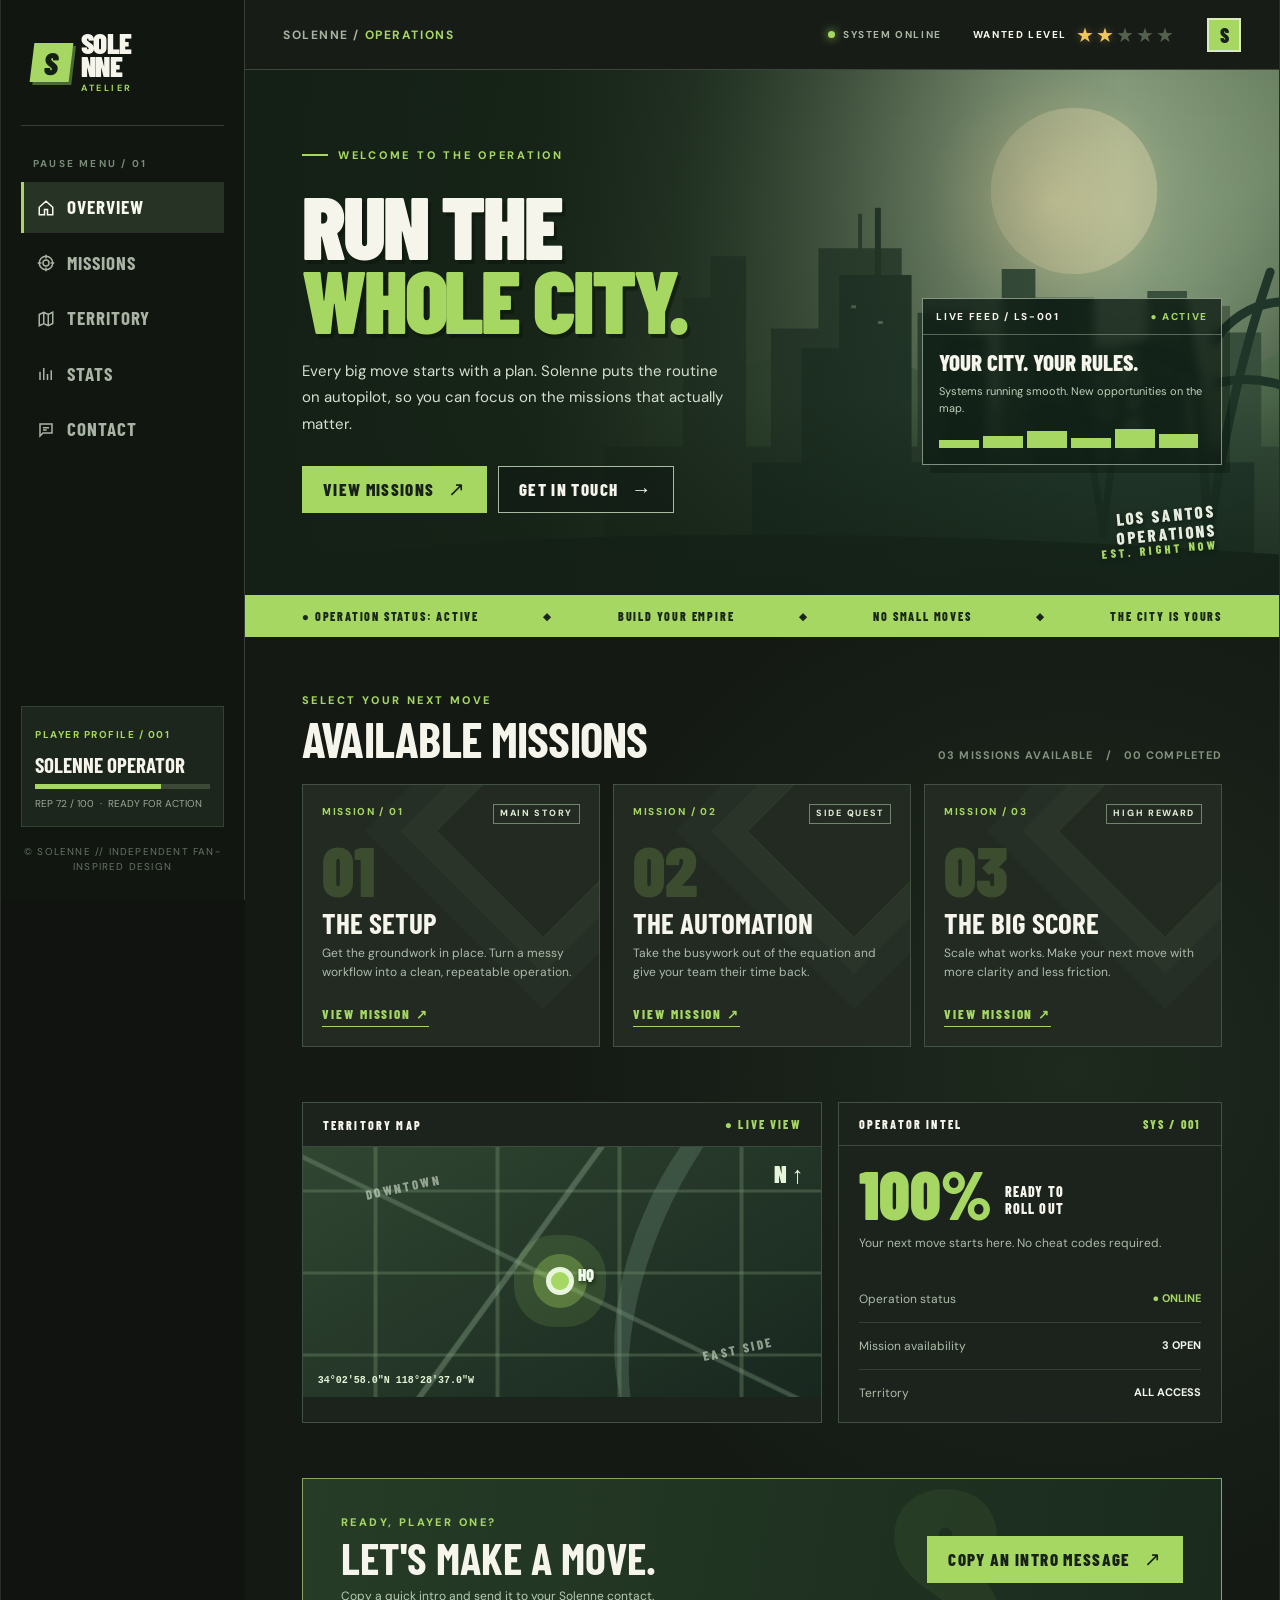
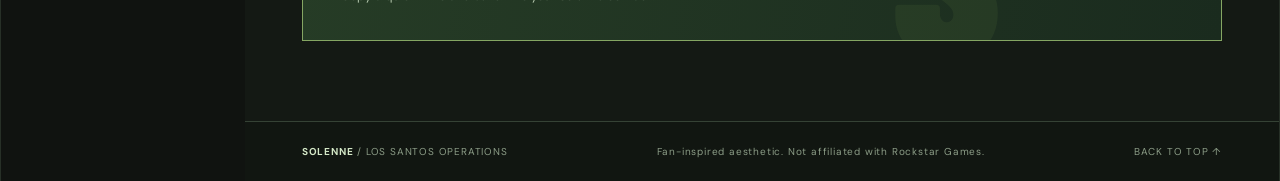
==== clients/autobot/site/index.html @ 7f6cba28 "first commit" ====
<!doctype html>
<html lang="en">
<head>
<meta charset="utf-8">
<meta name="viewport" content="width=device-width, initial-scale=1">
<meta name="theme-color" content="#101310">
<title>Solenne — Los Santos Operations</title>
<style>
@import url('https://fonts.googleapis.com/css2?family=Barlow+Condensed:wght@400;500;600;700;800;900&family=DM+Sans:wght@400;500;600;700&display=swap');
:root{--black:#101310;--dark:#171b17;--panel:#202620;--line:#3a453a;--green:#a5d762;--green2:#7eaa47;--white:#f6f5ec;--muted:#abb4a5;--yellow:#f1c65d}*{box-sizing:border-box}html{scroll-behavior:smooth}body{margin:0;color:var(--white);background:#101310;font:15px/1.5 'DM Sans',Arial,sans-serif}button,a{font:inherit}button{cursor:pointer}a{color:inherit;text-decoration:none}button:focus-visible,a:focus-visible{outline:2px solid var(--yellow);outline-offset:4px}::selection{background:var(--green);color:var(--black)}
.shell{max-width:1600px;margin:auto;min-height:100vh;display:grid;grid-template-columns:244px minmax(0,1fr);border-left:1px solid #273027;border-right:1px solid #273027}.sidebar{background:#111611;border-right:1px solid #364136;display:flex;flex-direction:column;padding:31px 20px 26px;position:sticky;top:0;height:100vh;z-index:10}.brand{display:flex;align-items:center;gap:10px;padding:0 11px 32px;border-bottom:1px solid #344034}.brand-icon{width:39px;height:39px;background:var(--green);color:#152014;display:grid;place-items:center;font-family:'Barlow Condensed',Impact,sans-serif;font-size:31px;font-weight:900;line-height:1;transform:skew(-7deg);box-shadow:3px 3px 0 #4a6833}.brand-name{font-family:'Barlow Condensed',Impact,sans-serif;font-size:29px;font-weight:900;line-height:.8;letter-spacing:-.025em}.brand-name small{display:block;font:700 9px/1 'DM Sans',sans-serif;letter-spacing:.28em;color:var(--green);margin-top:7px}.side-label{font-size:10px;font-weight:700;letter-spacing:.22em;color:#788b77;margin:30px 12px 11px}.menu{display:grid;gap:5px}.menu a{display:flex;align-items:center;gap:12px;padding:11px 13px;font-family:'Barlow Condensed',Impact,sans-serif;font-size:19px;font-weight:700;letter-spacing:.055em;text-transform:uppercase;color:#aab4a5;border-left:3px solid transparent;transition:.2s}.menu a:hover,.menu a.active{background:#273324;color:#f7f8ef;border-color:var(--green)}.menu svg{width:18px;height:18px;fill:none;stroke:currentColor;stroke-width:2;flex:none}.sidebar-bottom{margin-top:auto}.player-card{padding:15px 13px;background:#1d261c;border:1px solid #344331}.player-card .id{font-size:10px;letter-spacing:.15em;color:var(--green);font-weight:700}.player-card strong{font-family:'Barlow Condensed',Impact,sans-serif;font-size:21px;display:block;margin:4px 0}.level-track{height:5px;background:#3c4937}.level-track span{display:block;height:100%;width:72%;background:var(--green)}.player-card small{display:block;color:#9ca995;margin-top:7px;font-size:10px}.side-foot{font-size:10px;letter-spacing:.12em;color:#657463;margin-top:17px;text-align:center}
.content{min-width:0}.topbar{height:70px;display:flex;justify-content:space-between;align-items:center;padding:0 38px;background:#171c17;border-bottom:1px solid #3b473b;gap:15px}.breadcrumb{font:700 12px 'DM Sans',sans-serif;color:#a6b3a0;letter-spacing:.13em;text-transform:uppercase}.breadcrumb b{color:var(--green)}.top-right{display:flex;align-items:center;gap:23px}.server{font-size:10px;font-weight:700;letter-spacing:.16em;color:#abb6a4;white-space:nowrap}.server:before{content:'';display:inline-block;width:7px;height:7px;border-radius:50%;background:var(--green);box-shadow:0 0 10px var(--green);margin-right:8px}.wanted{display:flex;align-items:center;gap:9px;border:0;background:transparent;padding:8px;color:var(--white)}.wanted-label{font-size:10px;font-weight:800;letter-spacing:.16em;white-space:nowrap}.stars{font-size:20px;letter-spacing:2px;line-height:1;color:#54604e;white-space:nowrap}.stars .on{color:var(--yellow);text-shadow:0 0 8px #f1c65d55}.profile{width:34px;height:34px;display:grid;place-items:center;background:var(--green);color:#182018;font:900 20px 'Barlow Condensed',sans-serif;border:2px solid #dce9c5}
.hero{position:relative;min-height:525px;overflow:hidden;display:grid;grid-template-columns:minmax(350px,1fr) minmax(250px,.83fr);align-items:center;padding:60px 5.5% 65px;isolation:isolate;background:linear-gradient(90deg,#142015 0%,#172a1c 42%,#324a33 100%)}.hero:before{content:'';position:absolute;inset:0;z-index:-2;background:radial-gradient(circle at 78% 25%,#c3c596 0,#819879 14%,transparent 42%),linear-gradient(150deg,#1c3527,#516b4d 62%,#111a15)}.scene{position:absolute;inset:0;z-index:-1;pointer-events:none;opacity:.96}.scene svg{width:100%;height:100%;display:block}.hero:after{content:'';position:absolute;inset:0;pointer-events:none;z-index:-1;background:linear-gradient(90deg,#142015 0%,#142015ee 28%,#14201577 58%,transparent 85%),linear-gradient(0deg,#142015a8,transparent 38%)}.hero-copy{position:relative;z-index:2;max-width:590px}.eyebrow{display:flex;align-items:center;gap:10px;font-size:11px;font-weight:800;letter-spacing:.25em;text-transform:uppercase;color:var(--green)}.eyebrow:before{content:'';width:26px;height:2px;background:var(--green)}h1,h2,h3,p{margin-top:0}h1,h2,h3{font-family:'Barlow Condensed',Impact,'Arial Narrow',sans-serif;text-transform:uppercase}h1{font-size:clamp(66px,7vw,112px);font-weight:900;line-height:.83;letter-spacing:-.035em;margin:23px 0 23px;text-shadow:3px 4px 0 #0b140c88}h1 span{display:block;color:var(--green)}.hero-copy p{max-width:430px;font-size:15px;line-height:1.75;color:#d5e0d0;margin-bottom:29px}.hero-actions{display:flex;gap:11px;flex-wrap:wrap}.btn{display:inline-flex;align-items:center;justify-content:center;gap:13px;min-height:47px;padding:0 20px;border:1px solid var(--green);background:var(--green);color:#172117;font-family:'Barlow Condensed',Impact,sans-serif;font-size:17px;font-weight:800;letter-spacing:.08em;text-transform:uppercase;transition:transform .2s,background .2s}.btn:hover{background:#c0eb82;transform:translateY(-2px)}.btn.secondary{background:#111b15a8;color:var(--white);border-color:#a9baa3}.btn.secondary:hover{background:#293e2b}.btn .arrow{font-family:Arial,sans-serif;font-weight:400;font-size:20px;line-height:1}.hero-stamp{position:absolute;right:6%;bottom:38px;text-align:right;color:#e6eddf;font-family:'Barlow Condensed',sans-serif;font-weight:800;font-size:17px;letter-spacing:.14em;line-height:1.1;transform:rotate(-5deg);text-shadow:1px 2px 4px #101a13}.hero-stamp span{display:block;color:var(--green);font-size:12px;letter-spacing:.28em}.hero-side{position:relative;z-index:1;justify-self:end;align-self:end;margin-bottom:65px;max-width:300px;width:100%;border:1px solid #d6e2cf90;background:#0f1c14c9;backdrop-filter:blur(5px);box-shadow:8px 8px 0 #0a130b55}.hero-side .head{display:flex;justify-content:space-between;padding:10px 13px;border-bottom:1px solid #9bac9580;font-size:10px;letter-spacing:.17em;font-weight:800}.hero-side .head span{color:var(--green)}.hero-side .inner{padding:16px}.hero-side strong{font:800 23px/1 'Barlow Condensed',sans-serif;text-transform:uppercase}.hero-side p{font-size:11px;color:#c0d0bb;margin:6px 0 13px}.signal{display:flex;align-items:end;gap:4px;height:19px}.signal i{display:block;width:15%;height:40%;background:var(--green)}.signal i:nth-child(2){height:65%}.signal i:nth-child(3){height:90%}.signal i:nth-child(4){height:55%}.signal i:nth-child(5){height:100%}.signal i:nth-child(6){height:72%}
.ticker{min-height:42px;display:flex;align-items:center;justify-content:space-between;gap:18px;padding:8px 5.5%;background:#a5d762;color:#1a2718;font:800 12px 'Barlow Condensed',sans-serif;letter-spacing:.15em;text-transform:uppercase}.ticker span{white-space:nowrap}.ticker .diamond{font-size:10px}.main-inner{padding:55px 5.5% 80px;background:radial-gradient(circle at 80% 40%,#1e2a1e 0,transparent 50%),#141914}.section-title{display:flex;align-items:end;justify-content:space-between;gap:20px;margin-bottom:22px}.kicker{font-size:11px;color:var(--green);font-weight:800;letter-spacing:.22em;text-transform:uppercase;margin-bottom:7px}.section-title h2{font-size:clamp(34px,4vw,49px);line-height:.95;letter-spacing:-.015em;margin:0}.section-title .count{font:700 11px 'DM Sans',sans-serif;color:#83927f;letter-spacing:.1em}.mission-grid{display:grid;grid-template-columns:repeat(3,minmax(0,1fr));gap:13px}.mission{background:#222a22;border:1px solid #435143;min-height:263px;padding:19px;display:flex;flex-direction:column;position:relative;overflow:hidden;transition:.2s}.mission:hover{border-color:var(--green);transform:translateY(-3px);background:#293629}.mission:before{content:'';position:absolute;right:-20px;top:-30px;width:150px;height:150px;border:1px solid #8ba27522;transform:rotate(45deg);box-shadow:0 0 0 25px #8ba2750b,0 0 0 50px #8ba27509}.mission .topline{display:flex;justify-content:space-between;gap:10px;font-size:10px;font-weight:800;letter-spacing:.17em;color:var(--green)}.mission .topline .tag{color:#dfebd3;border:1px solid #71846c;padding:2px 6px;font-size:9px}.mission-icon{font:900 70px/.9 'Barlow Condensed',sans-serif;color:#a5d76233;margin:14px 0 0}.mission h3{font-size:29px;line-height:1;margin:7px 0 7px;position:relative}.mission p{font-size:12px;line-height:1.6;color:#aebcad;margin:0 0 18px;max-width:260px}.mission button{margin-top:auto;align-self:start;background:none;border:0;border-bottom:1px solid var(--green);padding:0 0 4px;color:var(--green);font:800 13px 'Barlow Condensed',sans-serif;letter-spacing:.15em;text-transform:uppercase}.mission button:hover{color:#e7ffc8}
.operations{display:grid;grid-template-columns:1.15fr .85fr;gap:16px;margin-top:55px}.panel{border:1px solid #435143;background:#1c231c}.panel-header{display:flex;align-items:center;justify-content:space-between;gap:15px;padding:14px 20px;border-bottom:1px solid #3d4b3c;font:800 12px 'Barlow Condensed',sans-serif;letter-spacing:.18em;text-transform:uppercase}.panel-header span{color:var(--green)}.map{height:250px;position:relative;overflow:hidden;background-color:#273629;background-image:linear-gradient(26deg,transparent 47%,#8ba78d55 47.4%,#8ba78d55 48%,transparent 48.4%),linear-gradient(126deg,transparent 42%,#8ba78d66 42.3%,#8ba78d66 43%,transparent 43.3%),repeating-linear-gradient(0deg,transparent 0 40px,#7c997555 41px 43px,transparent 44px 82px),repeating-linear-gradient(90deg,transparent 0 70px,#7c997555 71px 74px,transparent 75px 122px),linear-gradient(150deg,#304631,#18271f)}.map:before{content:'';position:absolute;right:-8%;top:-40%;width:40%;height:170%;border-left:21px solid #69877655;transform:rotate(23deg);border-radius:50%}.map-label{position:absolute;color:#c8d8c2a8;font:800 13px 'Barlow Condensed',sans-serif;letter-spacing:.2em;transform:rotate(-12deg)}.map-label.one{top:32px;left:12%}.map-label.two{bottom:40px;right:9%}.map-pin{position:absolute;top:48%;left:47%;width:28px;height:28px;border:5px solid #e8f5dd;border-radius:50%;background:var(--green);box-shadow:0 0 0 13px #a5d76255,0 0 0 32px #a5d76222}.map-pin:after{content:'HQ';position:absolute;left:27px;top:-8px;font:900 17px 'Barlow Condensed',sans-serif;color:#efffeb;text-shadow:1px 2px 4px #162417}.map .coord{position:absolute;left:15px;bottom:11px;font:700 10px monospace;color:#e6f5d8}.map .compass{position:absolute;right:17px;top:12px;font:900 24px 'Barlow Condensed',sans-serif;color:#e6f5d8}.status-list{padding:6px 20px}.status-row{display:flex;justify-content:space-between;gap:15px;padding:14px 0;border-bottom:1px solid #344233;font-size:12px;color:#aebba9}.status-row:last-child{border:0}.status-row b{font-size:11px;color:#f3f6ec;text-align:right}.status-row b.ok{color:var(--green)}.status-large{padding:21px 20px 13px;display:flex;align-items:end;gap:13px}.status-large strong{font:900 67px/.8 'Barlow Condensed',sans-serif;color:var(--green)}.status-large span{font:800 14px/1.2 'Barlow Condensed',sans-serif;letter-spacing:.08em;padding-bottom:3px}.status-note{padding:0 20px 18px;color:#aebba9;font-size:12px;margin:0}.cta{margin-top:55px;border:1px solid #85a663;background:linear-gradient(100deg,#263c26,#1a2b1e);padding:35px 38px;display:flex;justify-content:space-between;align-items:center;gap:20px;position:relative;overflow:hidden}.cta:after{content:'S';font:900 240px/.7 'Barlow Condensed',sans-serif;color:#a5d76212;position:absolute;right:24%;top:0;pointer-events:none}.cta h2{font-size:44px;line-height:.95;margin:0 0 8px}.cta p{color:#b8cbb1;font-size:12px;margin:0}.cta .btn{position:relative;z-index:1;white-space:nowrap}.footer{display:flex;justify-content:space-between;gap:15px;padding:22px 5.5%;border-top:1px solid #354235;background:#111611;font-size:10px;letter-spacing:.08em;color:#8c9d87}.footer strong{color:#d4e8c7}.footer a:hover{color:var(--green)}
.overlay{position:fixed;inset:0;background:#060a06d9;display:none;align-items:center;justify-content:center;z-index:100;padding:20px;backdrop-filter:blur(5px)}.overlay.open{display:flex}.modal{width:min(100%,490px);background:#1e281e;border:1px solid var(--green);box-shadow:12px 12px 0 #0009;padding:35px;position:relative}.modal-close{position:absolute;right:15px;top:10px;background:none;color:#d7e9ce;border:0;font-size:27px;line-height:1}.modal .kicker{margin-bottom:15px}.modal h2{font-size:58px;line-height:.9;margin:0 0 15px}.modal p{color:#bfcfba;font-size:14px;line-height:1.7}.modal .btn{margin-top:12px}.toast{position:fixed;bottom:22px;right:22px;z-index:110;background:var(--green);color:#1a2618;padding:12px 18px;font-weight:800;font-size:12px;box-shadow:5px 5px 0 #0007;transform:translateY(100px);opacity:0;transition:.25s;pointer-events:none}.toast.show{transform:translateY(0);opacity:1}
@media(max-width:1100px){.shell{grid-template-columns:195px minmax(0,1fr)}.sidebar{padding:25px 12px}.brand{padding:0 7px 26px}.hero{grid-template-columns:1fr;min-height:480px}.hero-side{display:none}.hero:after{background:linear-gradient(90deg,#142015 0%,#142015d9 36%,#14201530 100%),linear-gradient(0deg,#142015aa,transparent 40%)}.mission-grid{gap:9px}.mission{padding:15px}.mission h3{font-size:25px}}
@media(max-width:760px){.shell{display:block}.sidebar{position:relative;height:auto;padding:12px 16px;display:flex;flex-direction:row;align-items:center;justify-content:space-between;border-right:0;border-bottom:1px solid #364136}.brand{border:0;padding:0}.brand-icon{width:32px;height:32px;font-size:26px}.brand-name{font-size:23px}.brand-name small{font-size:7px}.side-label,.sidebar-bottom{display:none}.menu{display:flex;gap:0}.menu a{padding:9px 10px;font-size:13px;border-left:0;border-bottom:2px solid transparent}.menu a:hover,.menu a.active{border-bottom-color:var(--green)}.menu svg{display:none}.topbar{padding:0 18px;height:54px}.server{display:none}.top-right{gap:10px}.hero{padding:58px 6% 75px;min-height:455px}.hero-stamp{right:6%;bottom:17px;font-size:13px}.mission-grid{grid-template-columns:1fr}.mission{min-height:210px;padding:18px}.mission-icon{position:absolute;right:25px;top:31px;font-size:100px}.mission h3{font-size:30px;margin-top:20px}.operations{grid-template-columns:1fr}.cta{padding:26px;display:block}.cta .btn{margin-top:20px}.ticker{overflow:hidden}.ticker span:nth-of-type(n+5){display:none}}
@media(max-width:480px){.sidebar{align-items:flex-start;gap:9px;flex-direction:column}.menu{width:100%;justify-content:space-between}.menu a{font-size:12px;padding:6px 5px}.breadcrumb{font-size:10px}.wanted-label{display:none}.stars{font-size:17px}.profile{width:28px;height:28px;font-size:16px}.hero{min-height:470px}.hero h1{font-size:clamp(64px,17vw,85px)}.hero-copy p{font-size:13px}.hero-stamp{display:none}.ticker{font-size:10px}.ticker span:nth-of-type(n+4){display:none}.main-inner{padding:42px 5% 60px}.section-title .count{display:none}.footer{flex-direction:column}.modal{padding:26px}.modal h2{font-size:48px}}
@media(prefers-reduced-motion:reduce){html{scroll-behavior:auto}*,*:before,*:after{transition-duration:.01ms!important;animation-duration:.01ms!important}}
</style>
</head>
<body>
<div class="shell" id="top">
<aside class="sidebar" aria-label="Main menu">
  <a class="brand" href="#top" aria-label="Solenne home"><span class="brand-icon">S</span><span class="brand-name">SOLE<br>NNE<small>ATELIER</small></span></a>
  <div class="side-label">PAUSE MENU / 01</div>
  <nav class="menu" aria-label="Site navigation">
    <a class="active" href="#top"><svg viewBox="0 0 24 24"><path d="m3 11 9-8 9 8v10h-7v-7h-4v7H3z"/></svg>Overview</a>
    <a href="#missions"><svg viewBox="0 0 24 24"><circle cx="12" cy="12" r="9"/><circle cx="12" cy="12" r="4"/><path d="M12 1v5m0 12v5M1 12h5m12 0h5"/></svg>Missions</a>
    <a href="#territory"><svg viewBox="0 0 24 24"><path d="m3 6 6-3 6 3 6-3v15l-6 3-6-3-6 3zM9 3v15m6-12v15"/></svg>Territory</a>
    <a href="#intel"><svg viewBox="0 0 24 24"><path d="M4 20V9m5 11V4m5 16v-8m5 8V7"/></svg>Stats</a>
    <a href="#contact"><svg viewBox="0 0 24 24"><path d="M4 4h16v12H8l-4 4zM8 9h8m-8 3h5"/></svg>Contact</a>
  </nav>
  <div class="sidebar-bottom"><div class="player-card"><span class="id">PLAYER PROFILE / 001</span><strong>SOLENNE OPERATOR</strong><div class="level-track"><span></span></div><small>REP 72 / 100 &nbsp;·&nbsp; READY FOR ACTION</small></div><div class="side-foot">© SOLENNE // INDEPENDENT FAN-INSPIRED DESIGN</div></div>
</aside>
<div class="content">
  <header class="topbar"><div class="breadcrumb">SOLENNE <span aria-hidden="true">/</span> <b>OPERATIONS</b></div><div class="top-right"><span class="server">SYSTEM ONLINE</span><button class="wanted" id="wanted" type="button" aria-label="Change wanted level"><span class="wanted-label">WANTED LEVEL</span><span class="stars" id="stars" aria-hidden="true"></span></button><span class="profile" aria-label="Operator profile">S</span></div></header>
  <main>
    <section class="hero" aria-labelledby="hero-title">
      <div class="scene" aria-hidden="true"><svg viewBox="0 0 1100 530" preserveAspectRatio="xMidYMid slice"><defs><linearGradient id="haze" x1="0" y1="0" x2="0" y2="1"><stop stop-color="#d8d1a0" stop-opacity=".58"/><stop offset="1" stop-color="#3f6343" stop-opacity=".1"/></linearGradient></defs><circle cx="865" cy="122" r="84" fill="#e7dbaf" opacity=".4"/><path d="M430 350Q600 235 745 322T1100 267V530H430Z" fill="#496848" opacity=".6"/><path d="M390 380h80V230h28v-42h36v192h25V261h48v-81h40v-35h4v35h40v200h16V245h55v135h30V201h34v179h25V279h63v101h25V223h40v157h36V265h39v115h56V530H390Z" fill="#324a38"/><path d="M540 396h50V281h38v-74h36v-68h6v68h31v189h32V267h44v129h44V230h64v166h47V272h45v124h70V530H540Z" fill="#20382b"/><path d="M640 239h5m22 16h5m89 35h5m22 20h5m42-41h5m47 45h5m27-35h5" stroke="#b4c69b" stroke-width="3" opacity=".6"/><path d="M0 505Q400 441 1100 491v39H0Z" fill="#15271e"/><path d="M1000 480q-4-133-24-236m24 236q21-155 63-276m-73 108q-36-39-75-30m72 39q-31-6-79 11m99-59q30-41 77-39m-74 82q43-11 88 12" fill="none" stroke="#192f24" stroke-width="9" stroke-linecap="round"/><path d="M894 469q-12-98-32-162m33 162q8-104 38-186m-40 77q-42-24-78-11m78 20q33-33 67-30" fill="none" stroke="#192f24" stroke-width="7" stroke-linecap="round"/><rect width="1100" height="530" fill="url(#haze)" opacity=".12"/></svg></div>
      <div class="hero-copy"><div class="eyebrow">WELCOME TO THE OPERATION</div><h1 id="hero-title">RUN THE<br><span>WHOLE CITY.</span></h1><p>Every big move starts with a plan. Solenne puts the routine on autopilot, so you can focus on the missions that actually matter.</p><div class="hero-actions"><a class="btn" href="#missions">VIEW MISSIONS <span class="arrow">↗</span></a><a class="btn secondary" href="#contact">GET IN TOUCH <span class="arrow">→</span></a></div></div>
      <div class="hero-side"><div class="head">LIVE FEED / LS-001 <span>● ACTIVE</span></div><div class="inner"><strong>YOUR CITY. YOUR RULES.</strong><p>Systems running smooth. New opportunities on the map.</p><div class="signal"><i></i><i></i><i></i><i></i><i></i><i></i></div></div></div><div class="hero-stamp">LOS SANTOS<br>OPERATIONS<span>EST. RIGHT NOW</span></div>
    </section>
    <div class="ticker"><span>● OPERATION STATUS: ACTIVE</span><span class="diamond">◆</span><span>BUILD YOUR EMPIRE</span><span class="diamond">◆</span><span>NO SMALL MOVES</span><span class="diamond">◆</span><span>THE CITY IS YOURS</span></div>
    <div class="main-inner">
      <section id="missions" aria-labelledby="missions-title"><div class="section-title"><div><div class="kicker">SELECT YOUR NEXT MOVE</div><h2 id="missions-title">AVAILABLE MISSIONS</h2></div><span class="count">03 MISSIONS AVAILABLE &nbsp; / &nbsp; 00 COMPLETED</span></div><div class="mission-grid">
        <article class="mission"><div class="topline"><span>MISSION / 01</span><span class="tag">MAIN STORY</span></div><div class="mission-icon" aria-hidden="true">01</div><h3>THE SETUP</h3><p>Get the groundwork in place. Turn a messy workflow into a clean, repeatable operation.</p><button type="button" data-mission="THE SETUP" data-desc="Map the work, spot the bottlenecks, and get a smarter operation off the ground.">VIEW MISSION ↗</button></article>
        <article class="mission"><div class="topline"><span>MISSION / 02</span><span class="tag">SIDE QUEST</span></div><div class="mission-icon" aria-hidden="true">02</div><h3>THE AUTOMATION</h3><p>Take the busywork out of the equation and give your team their time back.</p><button type="button" data-mission="THE AUTOMATION" data-desc="Put repetitive tasks on autopilot and make room for the work that matters.">VIEW MISSION ↗</button></article>
        <article class="mission"><div class="topline"><span>MISSION / 03</span><span class="tag">HIGH REWARD</span></div><div class="mission-icon" aria-hidden="true">03</div><h3>THE BIG SCORE</h3><p>Scale what works. Make your next move with more clarity and less friction.</p><button type="button" data-mission="THE BIG SCORE" data-desc="Build on your wins and set up the next chapter of your operation.">VIEW MISSION ↗</button></article>
      </div></section>
      <div class="operations"><section class="panel" id="territory" aria-labelledby="territory-title"><div class="panel-header" id="territory-title">TERRITORY MAP <span>● LIVE VIEW</span></div><div class="map" role="img" aria-label="Stylized map of Solenne operations with headquarters pin"><span class="map-label one">DOWNTOWN</span><span class="map-label two">EAST SIDE</span><span class="map-pin"></span><span class="coord">34°02'58.0"N 118°28'37.0"W</span><span class="compass">N ↑</span></div></section><section class="panel" id="intel" aria-labelledby="intel-title"><div class="panel-header" id="intel-title">OPERATOR INTEL <span>SYS / 001</span></div><div class="status-large"><strong>100%</strong><span>READY TO<br>ROLL OUT</span></div><p class="status-note">Your next move starts here. No cheat codes required.</p><div class="status-list"><div class="status-row"><span>Operation status</span><b class="ok">● ONLINE</b></div><div class="status-row"><span>Mission availability</span><b>3 OPEN</b></div><div class="status-row"><span>Territory</span><b>ALL ACCESS</b></div></div></section></div>
      <section class="cta" id="contact"><div><div class="kicker">READY, PLAYER ONE?</div><h2>LET'S MAKE A MOVE.</h2><p>Copy a quick intro and send it to your Solenne contact.</p></div><button class="btn" type="button" id="copy-brief">COPY AN INTRO MESSAGE <span class="arrow">↗</span></button></section>
    </div>
  </main>
  <footer class="footer"><span><strong>SOLENNE</strong> / LOS SANTOS OPERATIONS</span><span>Fan-inspired aesthetic. Not affiliated with Rockstar Games.</span><a href="#top">BACK TO TOP ↑</a></footer>
</div></div>
<div class="overlay" id="overlay" role="dialog" aria-modal="true" aria-labelledby="modal-title" aria-hidden="true"><div class="modal"><button class="modal-close" id="modal-close" type="button" aria-label="Close mission">×</button><div class="kicker">NEW MISSION AVAILABLE</div><h2 id="modal-title">THE SETUP</h2><p id="modal-desc"></p><a class="btn" href="#contact" id="modal-action">ACCEPT MISSION <span class="arrow">↗</span></a></div></div>
<div class="toast" id="toast" role="status" aria-live="polite"></div>
<script>
const wanted=document.getElementById('wanted'),stars=document.getElementById('stars'),toast=document.getElementById('toast');let level=2,toastTimer;function notify(text){toast.textContent=text;toast.classList.add('show');clearTimeout(toastTimer);toastTimer=setTimeout(()=>toast.classList.remove('show'),2800)}function drawStars(){stars.innerHTML=Array.from({length:5},(_,i)=>'<span class="'+(i<level?'on':'')+'">★</span>').join('');wanted.setAttribute('aria-label','Wanted level '+level+' of 5. Click to change wanted level')}drawStars();wanted.addEventListener('click',()=>{level=(level+1)%6;drawStars();notify(level?'WANTED LEVEL '+level+' / 5':'WANTED LEVEL CLEARED')});
const overlay=document.getElementById('overlay'),close=document.getElementById('modal-close');let previousFocus;function closeModal(){overlay.classList.remove('open');overlay.setAttribute('aria-hidden','true');if(previousFocus)previousFocus.focus()}document.querySelectorAll('[data-mission]').forEach(button=>button.addEventListener('click',()=>{previousFocus=button;document.getElementById('modal-title').textContent=button.dataset.mission;document.getElementById('modal-desc').textContent=button.dataset.desc;overlay.classList.add('open');overlay.setAttribute('aria-hidden','false');close.focus()}));close.addEventListener('click',closeModal);overlay.addEventListener('click',e=>{if(e.target===overlay)closeModal()});document.addEventListener('keydown',e=>{if(e.key==='Escape'&&overlay.classList.contains('open'))closeModal()});document.getElementById('modal-action').addEventListener('click',closeModal);
document.getElementById('copy-brief').addEventListener('click',async()=>{const message='Hi Solenne, I would like to talk about automating my workflow. Here is what I am working on: ';try{await navigator.clipboard.writeText(message);notify('INTRO MESSAGE COPIED — READY TO SEND')}catch(e){const field=document.createElement('textarea');field.value=message;document.body.appendChild(field);field.select();const copied=document.execCommand('copy');field.remove();notify(copied?'INTRO MESSAGE COPIED — READY TO SEND':'COPY NOT AVAILABLE IN THIS BROWSER')}});
const links=[...document.querySelectorAll('.menu a')];links.forEach(a=>a.addEventListener('click',()=>{links.forEach(l=>l.classList.remove('active'));a.classList.add('active')}));
</script>
</body>
</html>
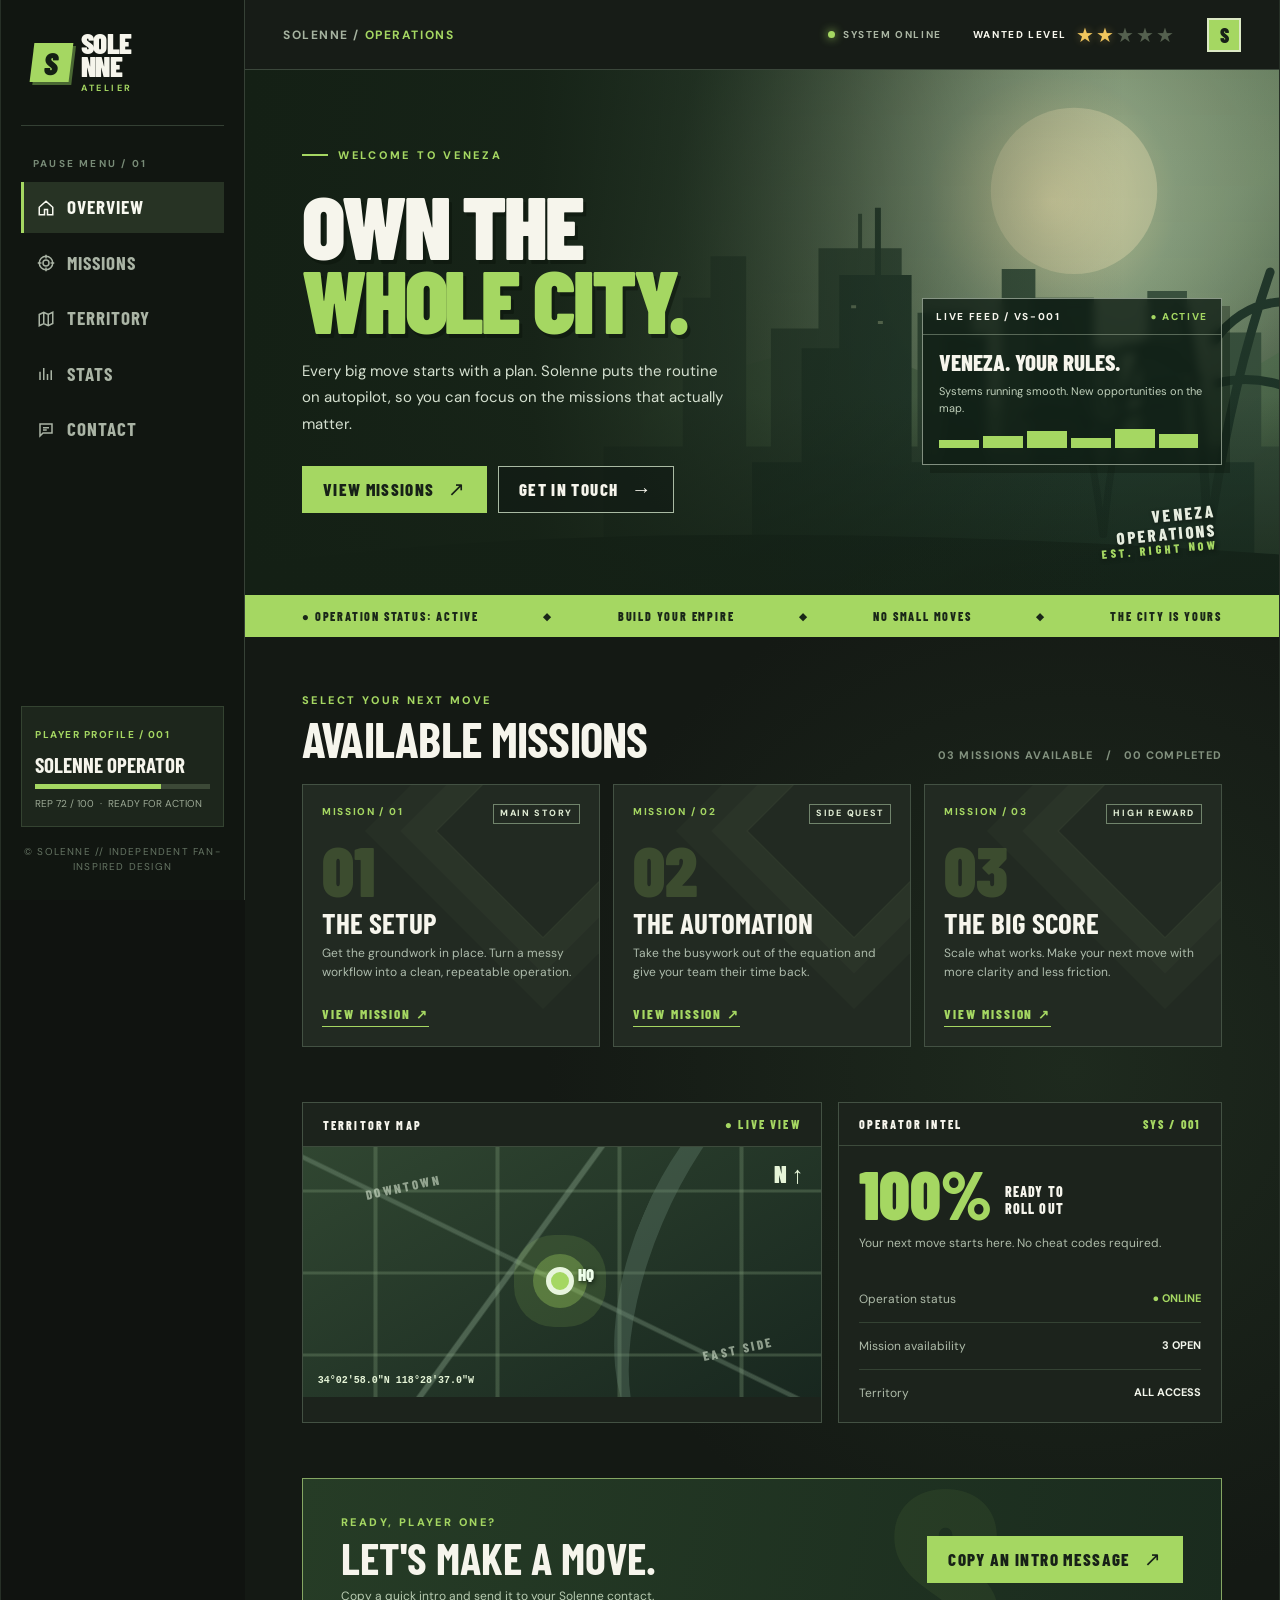
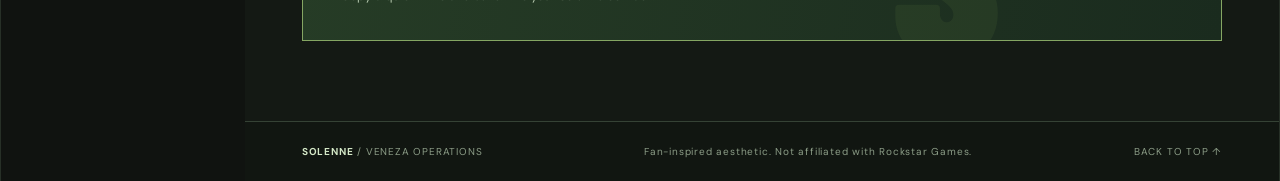
==== commit 3180e064: "feat: remove unnecesary files" ====
--- a/clients/autobot/site/index.html
+++ b/clients/autobot/site/index.html
@@ -4,7 +4,7 @@
 <meta charset="utf-8">
 <meta name="viewport" content="width=device-width, initial-scale=1">
 <meta name="theme-color" content="#101310">
-<title>Solenne — Los Santos Operations</title>
+<title>Solenne — Veneza Operations</title>
 <style>
 @import url('https://fonts.googleapis.com/css2?family=Barlow+Condensed:wght@400;500;600;700;800;900&family=DM+Sans:wght@400;500;600;700&display=swap');
 :root{--black:#101310;--dark:#171b17;--panel:#202620;--line:#3a453a;--green:#a5d762;--green2:#7eaa47;--white:#f6f5ec;--muted:#abb4a5;--yellow:#f1c65d}*{box-sizing:border-box}html{scroll-behavior:smooth}body{margin:0;color:var(--white);background:#101310;font:15px/1.5 'DM Sans',Arial,sans-serif}button,a{font:inherit}button{cursor:pointer}a{color:inherit;text-decoration:none}button:focus-visible,a:focus-visible{outline:2px solid var(--yellow);outline-offset:4px}::selection{background:var(--green);color:var(--black)}
@@ -39,8 +39,8 @@
   <main>
     <section class="hero" aria-labelledby="hero-title">
       <div class="scene" aria-hidden="true"><svg viewBox="0 0 1100 530" preserveAspectRatio="xMidYMid slice"><defs><linearGradient id="haze" x1="0" y1="0" x2="0" y2="1"><stop stop-color="#d8d1a0" stop-opacity=".58"/><stop offset="1" stop-color="#3f6343" stop-opacity=".1"/></linearGradient></defs><circle cx="865" cy="122" r="84" fill="#e7dbaf" opacity=".4"/><path d="M430 350Q600 235 745 322T1100 267V530H430Z" fill="#496848" opacity=".6"/><path d="M390 380h80V230h28v-42h36v192h25V261h48v-81h40v-35h4v35h40v200h16V245h55v135h30V201h34v179h25V279h63v101h25V223h40v157h36V265h39v115h56V530H390Z" fill="#324a38"/><path d="M540 396h50V281h38v-74h36v-68h6v68h31v189h32V267h44v129h44V230h64v166h47V272h45v124h70V530H540Z" fill="#20382b"/><path d="M640 239h5m22 16h5m89 35h5m22 20h5m42-41h5m47 45h5m27-35h5" stroke="#b4c69b" stroke-width="3" opacity=".6"/><path d="M0 505Q400 441 1100 491v39H0Z" fill="#15271e"/><path d="M1000 480q-4-133-24-236m24 236q21-155 63-276m-73 108q-36-39-75-30m72 39q-31-6-79 11m99-59q30-41 77-39m-74 82q43-11 88 12" fill="none" stroke="#192f24" stroke-width="9" stroke-linecap="round"/><path d="M894 469q-12-98-32-162m33 162q8-104 38-186m-40 77q-42-24-78-11m78 20q33-33 67-30" fill="none" stroke="#192f24" stroke-width="7" stroke-linecap="round"/><rect width="1100" height="530" fill="url(#haze)" opacity=".12"/></svg></div>
-      <div class="hero-copy"><div class="eyebrow">WELCOME TO THE OPERATION</div><h1 id="hero-title">RUN THE<br><span>WHOLE CITY.</span></h1><p>Every big move starts with a plan. Solenne puts the routine on autopilot, so you can focus on the missions that actually matter.</p><div class="hero-actions"><a class="btn" href="#missions">VIEW MISSIONS <span class="arrow">↗</span></a><a class="btn secondary" href="#contact">GET IN TOUCH <span class="arrow">→</span></a></div></div>
-      <div class="hero-side"><div class="head">LIVE FEED / LS-001 <span>● ACTIVE</span></div><div class="inner"><strong>YOUR CITY. YOUR RULES.</strong><p>Systems running smooth. New opportunities on the map.</p><div class="signal"><i></i><i></i><i></i><i></i><i></i><i></i></div></div></div><div class="hero-stamp">LOS SANTOS<br>OPERATIONS<span>EST. RIGHT NOW</span></div>
+      <div class="hero-copy"><div class="eyebrow">WELCOME TO VENEZA</div><h1 id="hero-title">OWN THE<br><span>WHOLE CITY.</span></h1><p>Every big move starts with a plan. Solenne puts the routine on autopilot, so you can focus on the missions that actually matter.</p><div class="hero-actions"><a class="btn" href="#missions">VIEW MISSIONS <span class="arrow">↗</span></a><a class="btn secondary" href="#contact">GET IN TOUCH <span class="arrow">→</span></a></div></div>
+      <div class="hero-side"><div class="head">LIVE FEED / VS-001 <span>● ACTIVE</span></div><div class="inner"><strong>VENEZA. YOUR RULES.</strong><p>Systems running smooth. New opportunities on the map.</p><div class="signal"><i></i><i></i><i></i><i></i><i></i><i></i></div></div></div><div class="hero-stamp">VENEZA<br>OPERATIONS<span>EST. RIGHT NOW</span></div>
     </section>
     <div class="ticker"><span>● OPERATION STATUS: ACTIVE</span><span class="diamond">◆</span><span>BUILD YOUR EMPIRE</span><span class="diamond">◆</span><span>NO SMALL MOVES</span><span class="diamond">◆</span><span>THE CITY IS YOURS</span></div>
     <div class="main-inner">
@@ -53,7 +53,7 @@
       <section class="cta" id="contact"><div><div class="kicker">READY, PLAYER ONE?</div><h2>LET'S MAKE A MOVE.</h2><p>Copy a quick intro and send it to your Solenne contact.</p></div><button class="btn" type="button" id="copy-brief">COPY AN INTRO MESSAGE <span class="arrow">↗</span></button></section>
     </div>
   </main>
-  <footer class="footer"><span><strong>SOLENNE</strong> / LOS SANTOS OPERATIONS</span><span>Fan-inspired aesthetic. Not affiliated with Rockstar Games.</span><a href="#top">BACK TO TOP ↑</a></footer>
+  <footer class="footer"><span><strong>SOLENNE</strong> / VENEZA OPERATIONS</span><span>Fan-inspired aesthetic. Not affiliated with Rockstar Games.</span><a href="#top">BACK TO TOP ↑</a></footer>
 </div></div>
 <div class="overlay" id="overlay" role="dialog" aria-modal="true" aria-labelledby="modal-title" aria-hidden="true"><div class="modal"><button class="modal-close" id="modal-close" type="button" aria-label="Close mission">×</button><div class="kicker">NEW MISSION AVAILABLE</div><h2 id="modal-title">THE SETUP</h2><p id="modal-desc"></p><a class="btn" href="#contact" id="modal-action">ACCEPT MISSION <span class="arrow">↗</span></a></div></div>
 <div class="toast" id="toast" role="status" aria-live="polite"></div>
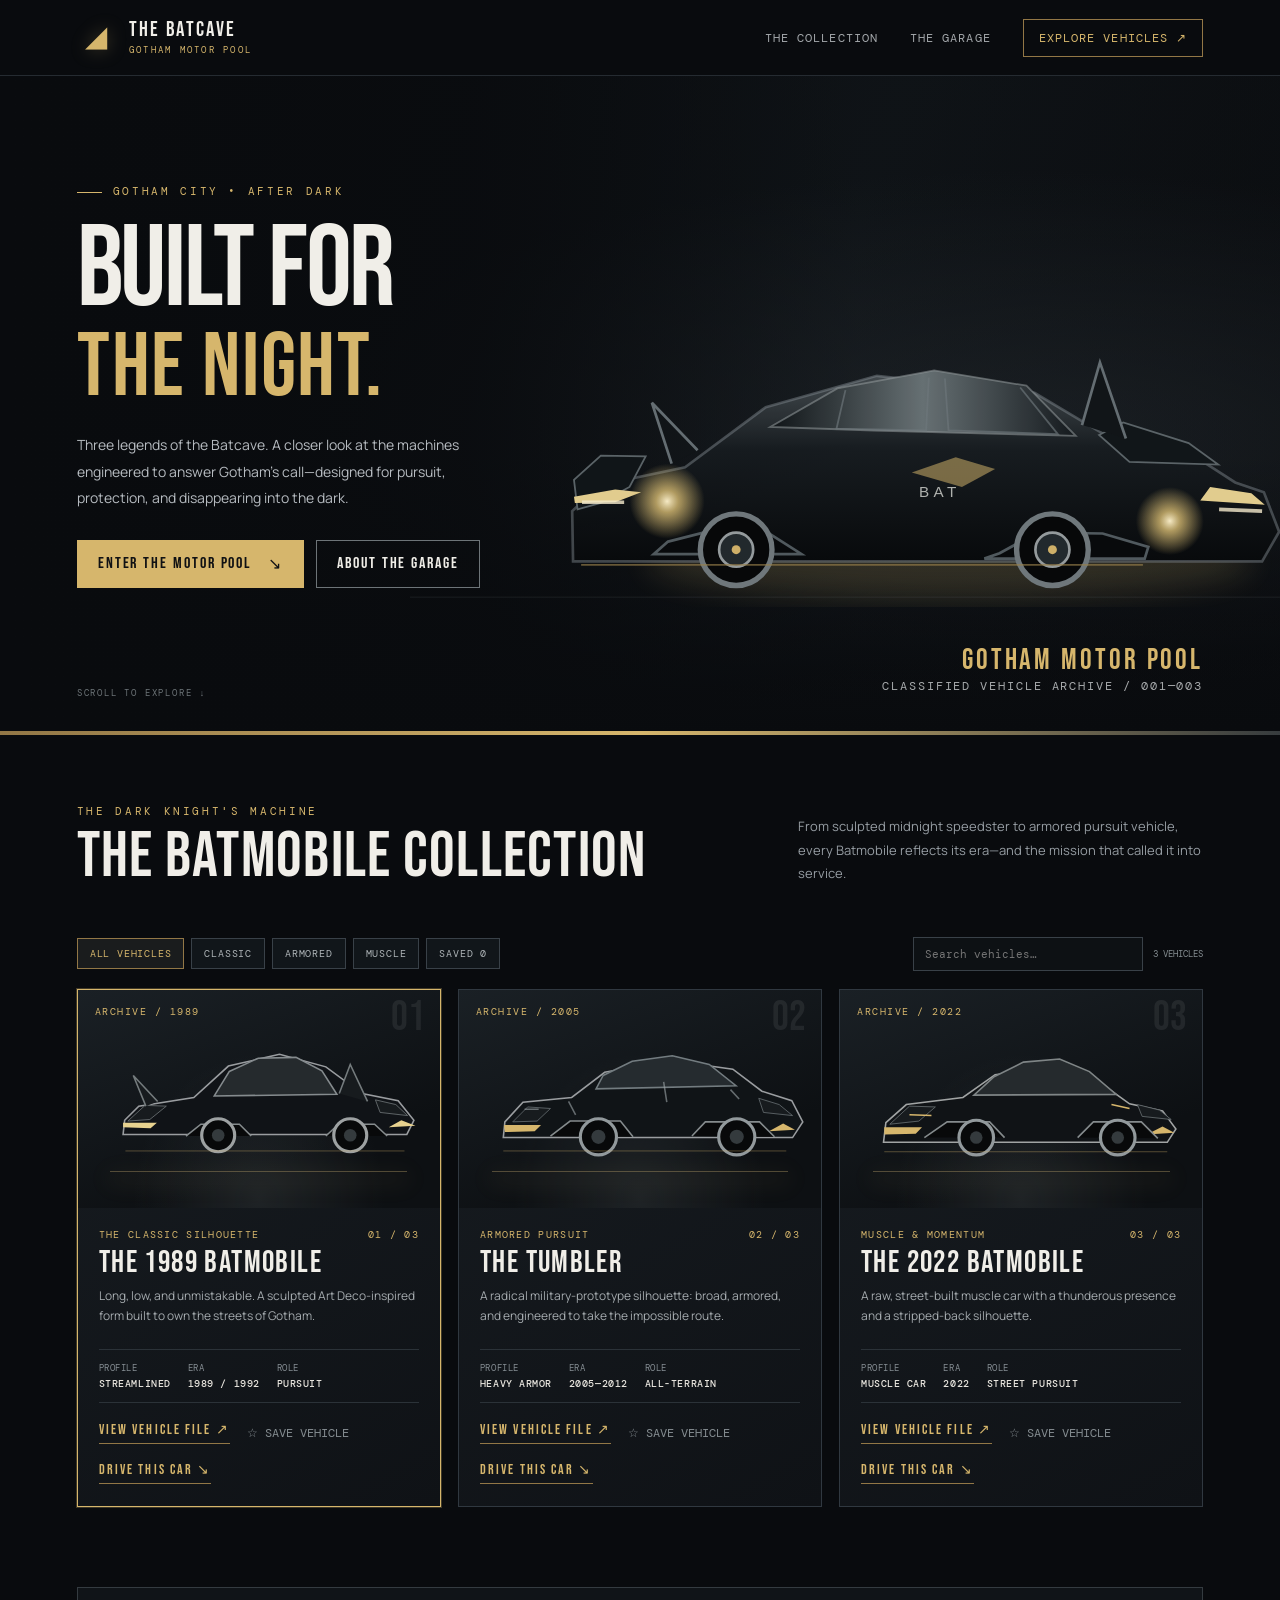
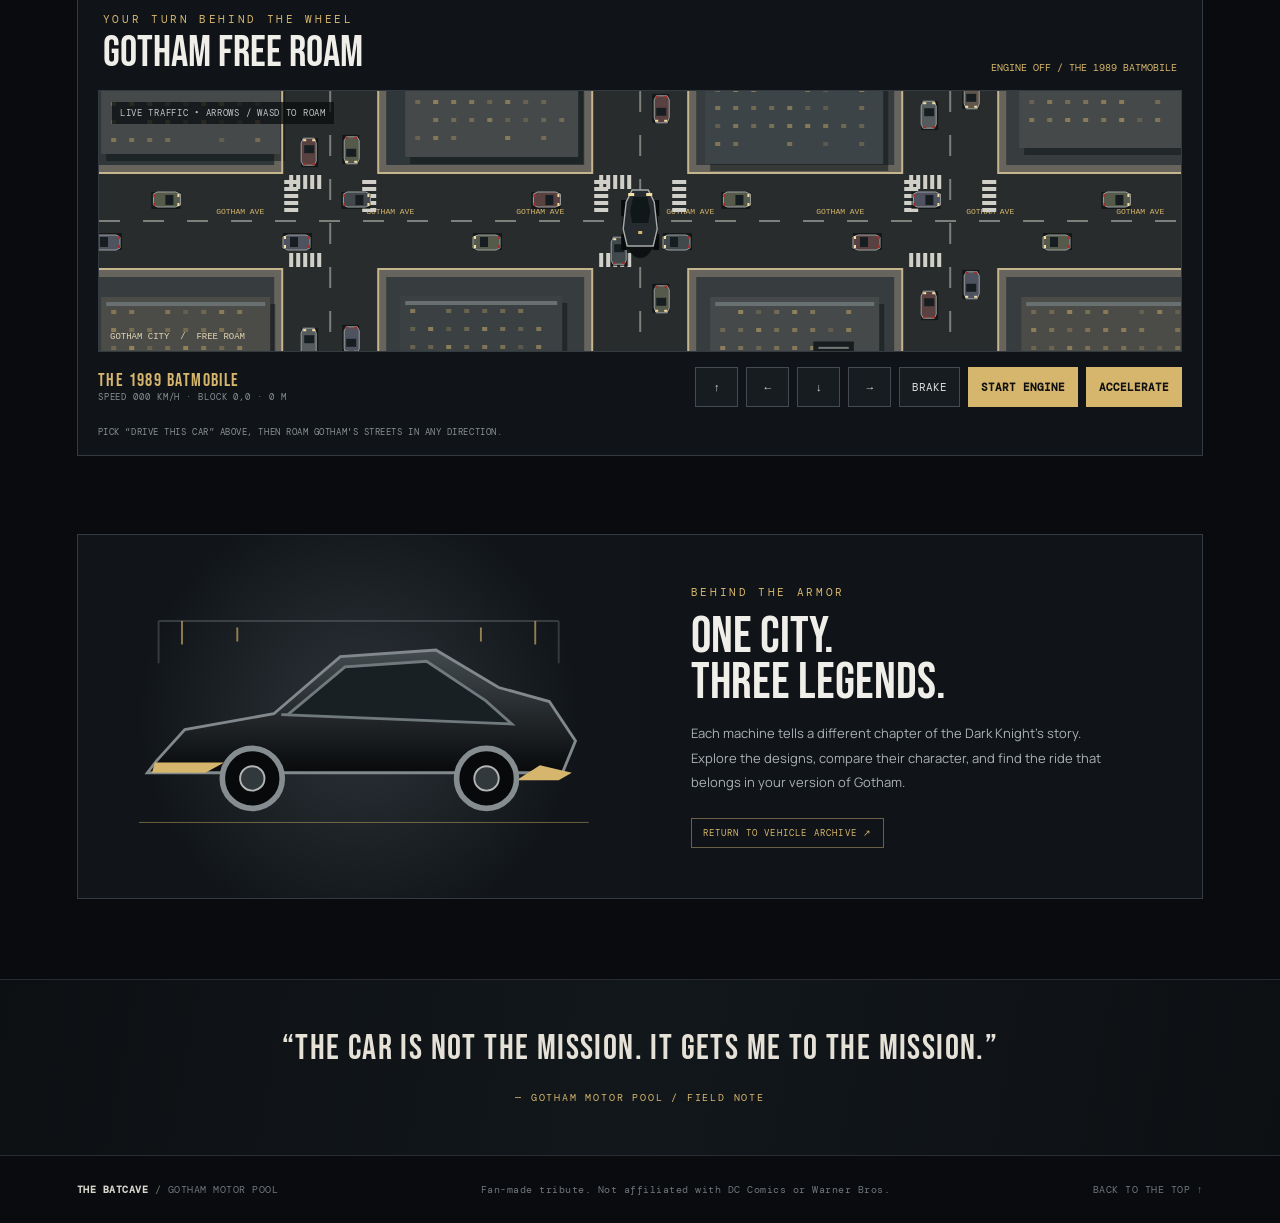
==== commit 5fa029ac: "feat: improved my agent" ====
--- a/clients/autobot/site/index.html
+++ b/clients/autobot/site/index.html
@@ -1,67 +1,62 @@
 <!doctype html>
 <html lang="en">
 <head>
-<meta charset="utf-8">
-<meta name="viewport" content="width=device-width, initial-scale=1">
-<meta name="theme-color" content="#101310">
-<title>Solenne — Veneza Operations</title>
-<style>
-@import url('https://fonts.googleapis.com/css2?family=Barlow+Condensed:wght@400;500;600;700;800;900&family=DM+Sans:wght@400;500;600;700&display=swap');
-:root{--black:#101310;--dark:#171b17;--panel:#202620;--line:#3a453a;--green:#a5d762;--green2:#7eaa47;--white:#f6f5ec;--muted:#abb4a5;--yellow:#f1c65d}*{box-sizing:border-box}html{scroll-behavior:smooth}body{margin:0;color:var(--white);background:#101310;font:15px/1.5 'DM Sans',Arial,sans-serif}button,a{font:inherit}button{cursor:pointer}a{color:inherit;text-decoration:none}button:focus-visible,a:focus-visible{outline:2px solid var(--yellow);outline-offset:4px}::selection{background:var(--green);color:var(--black)}
-.shell{max-width:1600px;margin:auto;min-height:100vh;display:grid;grid-template-columns:244px minmax(0,1fr);border-left:1px solid #273027;border-right:1px solid #273027}.sidebar{background:#111611;border-right:1px solid #364136;display:flex;flex-direction:column;padding:31px 20px 26px;position:sticky;top:0;height:100vh;z-index:10}.brand{display:flex;align-items:center;gap:10px;padding:0 11px 32px;border-bottom:1px solid #344034}.brand-icon{width:39px;height:39px;background:var(--green);color:#152014;display:grid;place-items:center;font-family:'Barlow Condensed',Impact,sans-serif;font-size:31px;font-weight:900;line-height:1;transform:skew(-7deg);box-shadow:3px 3px 0 #4a6833}.brand-name{font-family:'Barlow Condensed',Impact,sans-serif;font-size:29px;font-weight:900;line-height:.8;letter-spacing:-.025em}.brand-name small{display:block;font:700 9px/1 'DM Sans',sans-serif;letter-spacing:.28em;color:var(--green);margin-top:7px}.side-label{font-size:10px;font-weight:700;letter-spacing:.22em;color:#788b77;margin:30px 12px 11px}.menu{display:grid;gap:5px}.menu a{display:flex;align-items:center;gap:12px;padding:11px 13px;font-family:'Barlow Condensed',Impact,sans-serif;font-size:19px;font-weight:700;letter-spacing:.055em;text-transform:uppercase;color:#aab4a5;border-left:3px solid transparent;transition:.2s}.menu a:hover,.menu a.active{background:#273324;color:#f7f8ef;border-color:var(--green)}.menu svg{width:18px;height:18px;fill:none;stroke:currentColor;stroke-width:2;flex:none}.sidebar-bottom{margin-top:auto}.player-card{padding:15px 13px;background:#1d261c;border:1px solid #344331}.player-card .id{font-size:10px;letter-spacing:.15em;color:var(--green);font-weight:700}.player-card strong{font-family:'Barlow Condensed',Impact,sans-serif;font-size:21px;display:block;margin:4px 0}.level-track{height:5px;background:#3c4937}.level-track span{display:block;height:100%;width:72%;background:var(--green)}.player-card small{display:block;color:#9ca995;margin-top:7px;font-size:10px}.side-foot{font-size:10px;letter-spacing:.12em;color:#657463;margin-top:17px;text-align:center}
-.content{min-width:0}.topbar{height:70px;display:flex;justify-content:space-between;align-items:center;padding:0 38px;background:#171c17;border-bottom:1px solid #3b473b;gap:15px}.breadcrumb{font:700 12px 'DM Sans',sans-serif;color:#a6b3a0;letter-spacing:.13em;text-transform:uppercase}.breadcrumb b{color:var(--green)}.top-right{display:flex;align-items:center;gap:23px}.server{font-size:10px;font-weight:700;letter-spacing:.16em;color:#abb6a4;white-space:nowrap}.server:before{content:'';display:inline-block;width:7px;height:7px;border-radius:50%;background:var(--green);box-shadow:0 0 10px var(--green);margin-right:8px}.wanted{display:flex;align-items:center;gap:9px;border:0;background:transparent;padding:8px;color:var(--white)}.wanted-label{font-size:10px;font-weight:800;letter-spacing:.16em;white-space:nowrap}.stars{font-size:20px;letter-spacing:2px;line-height:1;color:#54604e;white-space:nowrap}.stars .on{color:var(--yellow);text-shadow:0 0 8px #f1c65d55}.profile{width:34px;height:34px;display:grid;place-items:center;background:var(--green);color:#182018;font:900 20px 'Barlow Condensed',sans-serif;border:2px solid #dce9c5}
-.hero{position:relative;min-height:525px;overflow:hidden;display:grid;grid-template-columns:minmax(350px,1fr) minmax(250px,.83fr);align-items:center;padding:60px 5.5% 65px;isolation:isolate;background:linear-gradient(90deg,#142015 0%,#172a1c 42%,#324a33 100%)}.hero:before{content:'';position:absolute;inset:0;z-index:-2;background:radial-gradient(circle at 78% 25%,#c3c596 0,#819879 14%,transparent 42%),linear-gradient(150deg,#1c3527,#516b4d 62%,#111a15)}.scene{position:absolute;inset:0;z-index:-1;pointer-events:none;opacity:.96}.scene svg{width:100%;height:100%;display:block}.hero:after{content:'';position:absolute;inset:0;pointer-events:none;z-index:-1;background:linear-gradient(90deg,#142015 0%,#142015ee 28%,#14201577 58%,transparent 85%),linear-gradient(0deg,#142015a8,transparent 38%)}.hero-copy{position:relative;z-index:2;max-width:590px}.eyebrow{display:flex;align-items:center;gap:10px;font-size:11px;font-weight:800;letter-spacing:.25em;text-transform:uppercase;color:var(--green)}.eyebrow:before{content:'';width:26px;height:2px;background:var(--green)}h1,h2,h3,p{margin-top:0}h1,h2,h3{font-family:'Barlow Condensed',Impact,'Arial Narrow',sans-serif;text-transform:uppercase}h1{font-size:clamp(66px,7vw,112px);font-weight:900;line-height:.83;letter-spacing:-.035em;margin:23px 0 23px;text-shadow:3px 4px 0 #0b140c88}h1 span{display:block;color:var(--green)}.hero-copy p{max-width:430px;font-size:15px;line-height:1.75;color:#d5e0d0;margin-bottom:29px}.hero-actions{display:flex;gap:11px;flex-wrap:wrap}.btn{display:inline-flex;align-items:center;justify-content:center;gap:13px;min-height:47px;padding:0 20px;border:1px solid var(--green);background:var(--green);color:#172117;font-family:'Barlow Condensed',Impact,sans-serif;font-size:17px;font-weight:800;letter-spacing:.08em;text-transform:uppercase;transition:transform .2s,background .2s}.btn:hover{background:#c0eb82;transform:translateY(-2px)}.btn.secondary{background:#111b15a8;color:var(--white);border-color:#a9baa3}.btn.secondary:hover{background:#293e2b}.btn .arrow{font-family:Arial,sans-serif;font-weight:400;font-size:20px;line-height:1}.hero-stamp{position:absolute;right:6%;bottom:38px;text-align:right;color:#e6eddf;font-family:'Barlow Condensed',sans-serif;font-weight:800;font-size:17px;letter-spacing:.14em;line-height:1.1;transform:rotate(-5deg);text-shadow:1px 2px 4px #101a13}.hero-stamp span{display:block;color:var(--green);font-size:12px;letter-spacing:.28em}.hero-side{position:relative;z-index:1;justify-self:end;align-self:end;margin-bottom:65px;max-width:300px;width:100%;border:1px solid #d6e2cf90;background:#0f1c14c9;backdrop-filter:blur(5px);box-shadow:8px 8px 0 #0a130b55}.hero-side .head{display:flex;justify-content:space-between;padding:10px 13px;border-bottom:1px solid #9bac9580;font-size:10px;letter-spacing:.17em;font-weight:800}.hero-side .head span{color:var(--green)}.hero-side .inner{padding:16px}.hero-side strong{font:800 23px/1 'Barlow Condensed',sans-serif;text-transform:uppercase}.hero-side p{font-size:11px;color:#c0d0bb;margin:6px 0 13px}.signal{display:flex;align-items:end;gap:4px;height:19px}.signal i{display:block;width:15%;height:40%;background:var(--green)}.signal i:nth-child(2){height:65%}.signal i:nth-child(3){height:90%}.signal i:nth-child(4){height:55%}.signal i:nth-child(5){height:100%}.signal i:nth-child(6){height:72%}
-.ticker{min-height:42px;display:flex;align-items:center;justify-content:space-between;gap:18px;padding:8px 5.5%;background:#a5d762;color:#1a2718;font:800 12px 'Barlow Condensed',sans-serif;letter-spacing:.15em;text-transform:uppercase}.ticker span{white-space:nowrap}.ticker .diamond{font-size:10px}.main-inner{padding:55px 5.5% 80px;background:radial-gradient(circle at 80% 40%,#1e2a1e 0,transparent 50%),#141914}.section-title{display:flex;align-items:end;justify-content:space-between;gap:20px;margin-bottom:22px}.kicker{font-size:11px;color:var(--green);font-weight:800;letter-spacing:.22em;text-transform:uppercase;margin-bottom:7px}.section-title h2{font-size:clamp(34px,4vw,49px);line-height:.95;letter-spacing:-.015em;margin:0}.section-title .count{font:700 11px 'DM Sans',sans-serif;color:#83927f;letter-spacing:.1em}.mission-grid{display:grid;grid-template-columns:repeat(3,minmax(0,1fr));gap:13px}.mission{background:#222a22;border:1px solid #435143;min-height:263px;padding:19px;display:flex;flex-direction:column;position:relative;overflow:hidden;transition:.2s}.mission:hover{border-color:var(--green);transform:translateY(-3px);background:#293629}.mission:before{content:'';position:absolute;right:-20px;top:-30px;width:150px;height:150px;border:1px solid #8ba27522;transform:rotate(45deg);box-shadow:0 0 0 25px #8ba2750b,0 0 0 50px #8ba27509}.mission .topline{display:flex;justify-content:space-between;gap:10px;font-size:10px;font-weight:800;letter-spacing:.17em;color:var(--green)}.mission .topline .tag{color:#dfebd3;border:1px solid #71846c;padding:2px 6px;font-size:9px}.mission-icon{font:900 70px/.9 'Barlow Condensed',sans-serif;color:#a5d76233;margin:14px 0 0}.mission h3{font-size:29px;line-height:1;margin:7px 0 7px;position:relative}.mission p{font-size:12px;line-height:1.6;color:#aebcad;margin:0 0 18px;max-width:260px}.mission button{margin-top:auto;align-self:start;background:none;border:0;border-bottom:1px solid var(--green);padding:0 0 4px;color:var(--green);font:800 13px 'Barlow Condensed',sans-serif;letter-spacing:.15em;text-transform:uppercase}.mission button:hover{color:#e7ffc8}
-.operations{display:grid;grid-template-columns:1.15fr .85fr;gap:16px;margin-top:55px}.panel{border:1px solid #435143;background:#1c231c}.panel-header{display:flex;align-items:center;justify-content:space-between;gap:15px;padding:14px 20px;border-bottom:1px solid #3d4b3c;font:800 12px 'Barlow Condensed',sans-serif;letter-spacing:.18em;text-transform:uppercase}.panel-header span{color:var(--green)}.map{height:250px;position:relative;overflow:hidden;background-color:#273629;background-image:linear-gradient(26deg,transparent 47%,#8ba78d55 47.4%,#8ba78d55 48%,transparent 48.4%),linear-gradient(126deg,transparent 42%,#8ba78d66 42.3%,#8ba78d66 43%,transparent 43.3%),repeating-linear-gradient(0deg,transparent 0 40px,#7c997555 41px 43px,transparent 44px 82px),repeating-linear-gradient(90deg,transparent 0 70px,#7c997555 71px 74px,transparent 75px 122px),linear-gradient(150deg,#304631,#18271f)}.map:before{content:'';position:absolute;right:-8%;top:-40%;width:40%;height:170%;border-left:21px solid #69877655;transform:rotate(23deg);border-radius:50%}.map-label{position:absolute;color:#c8d8c2a8;font:800 13px 'Barlow Condensed',sans-serif;letter-spacing:.2em;transform:rotate(-12deg)}.map-label.one{top:32px;left:12%}.map-label.two{bottom:40px;right:9%}.map-pin{position:absolute;top:48%;left:47%;width:28px;height:28px;border:5px solid #e8f5dd;border-radius:50%;background:var(--green);box-shadow:0 0 0 13px #a5d76255,0 0 0 32px #a5d76222}.map-pin:after{content:'HQ';position:absolute;left:27px;top:-8px;font:900 17px 'Barlow Condensed',sans-serif;color:#efffeb;text-shadow:1px 2px 4px #162417}.map .coord{position:absolute;left:15px;bottom:11px;font:700 10px monospace;color:#e6f5d8}.map .compass{position:absolute;right:17px;top:12px;font:900 24px 'Barlow Condensed',sans-serif;color:#e6f5d8}.status-list{padding:6px 20px}.status-row{display:flex;justify-content:space-between;gap:15px;padding:14px 0;border-bottom:1px solid #344233;font-size:12px;color:#aebba9}.status-row:last-child{border:0}.status-row b{font-size:11px;color:#f3f6ec;text-align:right}.status-row b.ok{color:var(--green)}.status-large{padding:21px 20px 13px;display:flex;align-items:end;gap:13px}.status-large strong{font:900 67px/.8 'Barlow Condensed',sans-serif;color:var(--green)}.status-large span{font:800 14px/1.2 'Barlow Condensed',sans-serif;letter-spacing:.08em;padding-bottom:3px}.status-note{padding:0 20px 18px;color:#aebba9;font-size:12px;margin:0}.cta{margin-top:55px;border:1px solid #85a663;background:linear-gradient(100deg,#263c26,#1a2b1e);padding:35px 38px;display:flex;justify-content:space-between;align-items:center;gap:20px;position:relative;overflow:hidden}.cta:after{content:'S';font:900 240px/.7 'Barlow Condensed',sans-serif;color:#a5d76212;position:absolute;right:24%;top:0;pointer-events:none}.cta h2{font-size:44px;line-height:.95;margin:0 0 8px}.cta p{color:#b8cbb1;font-size:12px;margin:0}.cta .btn{position:relative;z-index:1;white-space:nowrap}.footer{display:flex;justify-content:space-between;gap:15px;padding:22px 5.5%;border-top:1px solid #354235;background:#111611;font-size:10px;letter-spacing:.08em;color:#8c9d87}.footer strong{color:#d4e8c7}.footer a:hover{color:var(--green)}
-.overlay{position:fixed;inset:0;background:#060a06d9;display:none;align-items:center;justify-content:center;z-index:100;padding:20px;backdrop-filter:blur(5px)}.overlay.open{display:flex}.modal{width:min(100%,490px);background:#1e281e;border:1px solid var(--green);box-shadow:12px 12px 0 #0009;padding:35px;position:relative}.modal-close{position:absolute;right:15px;top:10px;background:none;color:#d7e9ce;border:0;font-size:27px;line-height:1}.modal .kicker{margin-bottom:15px}.modal h2{font-size:58px;line-height:.9;margin:0 0 15px}.modal p{color:#bfcfba;font-size:14px;line-height:1.7}.modal .btn{margin-top:12px}.toast{position:fixed;bottom:22px;right:22px;z-index:110;background:var(--green);color:#1a2618;padding:12px 18px;font-weight:800;font-size:12px;box-shadow:5px 5px 0 #0007;transform:translateY(100px);opacity:0;transition:.25s;pointer-events:none}.toast.show{transform:translateY(0);opacity:1}
-@media(max-width:1100px){.shell{grid-template-columns:195px minmax(0,1fr)}.sidebar{padding:25px 12px}.brand{padding:0 7px 26px}.hero{grid-template-columns:1fr;min-height:480px}.hero-side{display:none}.hero:after{background:linear-gradient(90deg,#142015 0%,#142015d9 36%,#14201530 100%),linear-gradient(0deg,#142015aa,transparent 40%)}.mission-grid{gap:9px}.mission{padding:15px}.mission h3{font-size:25px}}
-@media(max-width:760px){.shell{display:block}.sidebar{position:relative;height:auto;padding:12px 16px;display:flex;flex-direction:row;align-items:center;justify-content:space-between;border-right:0;border-bottom:1px solid #364136}.brand{border:0;padding:0}.brand-icon{width:32px;height:32px;font-size:26px}.brand-name{font-size:23px}.brand-name small{font-size:7px}.side-label,.sidebar-bottom{display:none}.menu{display:flex;gap:0}.menu a{padding:9px 10px;font-size:13px;border-left:0;border-bottom:2px solid transparent}.menu a:hover,.menu a.active{border-bottom-color:var(--green)}.menu svg{display:none}.topbar{padding:0 18px;height:54px}.server{display:none}.top-right{gap:10px}.hero{padding:58px 6% 75px;min-height:455px}.hero-stamp{right:6%;bottom:17px;font-size:13px}.mission-grid{grid-template-columns:1fr}.mission{min-height:210px;padding:18px}.mission-icon{position:absolute;right:25px;top:31px;font-size:100px}.mission h3{font-size:30px;margin-top:20px}.operations{grid-template-columns:1fr}.cta{padding:26px;display:block}.cta .btn{margin-top:20px}.ticker{overflow:hidden}.ticker span:nth-of-type(n+5){display:none}}
-@media(max-width:480px){.sidebar{align-items:flex-start;gap:9px;flex-direction:column}.menu{width:100%;justify-content:space-between}.menu a{font-size:12px;padding:6px 5px}.breadcrumb{font-size:10px}.wanted-label{display:none}.stars{font-size:17px}.profile{width:28px;height:28px;font-size:16px}.hero{min-height:470px}.hero h1{font-size:clamp(64px,17vw,85px)}.hero-copy p{font-size:13px}.hero-stamp{display:none}.ticker{font-size:10px}.ticker span:nth-of-type(n+4){display:none}.main-inner{padding:42px 5% 60px}.section-title .count{display:none}.footer{flex-direction:column}.modal{padding:26px}.modal h2{font-size:48px}}
-@media(prefers-reduced-motion:reduce){html{scroll-behavior:auto}*,*:before,*:after{transition-duration:.01ms!important;animation-duration:.01ms!important}}
-</style>
+  <meta charset="utf-8">
+  <meta name="viewport" content="width=device-width, initial-scale=1">
+<meta name="theme-color" content="#090b0e">
+<title>THE BATCAVE — Batmobile Collection</title>
+  <style>
+@import url('https://fonts.googleapis.com/css2?family=Bebas+Neue&family=DM+Mono:wght@400;500&family=Manrope:wght@400;500;600;700&display=swap');
+:root{--bg:#090b0e;--panel:#11151a;--panel2:#171c22;--line:#303840;--gold:#d6b66c;--gold2:#927746;--text:#f0eee8;--muted:#969da3;--red:#8b252c}
+*{box-sizing:border-box}html{scroll-behavior:smooth}body{margin:0;background:var(--bg);color:var(--text);font:14px/1.6 Manrope,Arial,sans-serif}a{color:inherit;text-decoration:none}button{font:inherit;color:inherit;cursor:pointer}button:focus-visible,a:focus-visible{outline:2px solid var(--gold);outline-offset:4px}::selection{background:var(--gold);color:#090b0e}.wrap{max-width:1500px;margin:auto}.nav{height:76px;padding:0 6%;display:flex;align-items:center;justify-content:space-between;background:#090b0e;border-bottom:1px solid #252b31;position:relative;z-index:5}.brand{display:flex;align-items:center;gap:13px}.bat-mark{width:39px;height:29px;display:grid;place-items:center;color:var(--gold);font:29px/1 'Bebas Neue';filter:drop-shadow(0 0 9px #d6b66c44)}.brand-copy{font:21px/1 'Bebas Neue';letter-spacing:.11em}.brand-copy small{display:block;font:9px/1.3 'DM Mono',monospace;letter-spacing:.25em;color:var(--gold);margin-top:5px}.navlinks{display:flex;align-items:center;gap:32px;font:12px 'DM Mono',monospace;letter-spacing:.09em;text-transform:uppercase;color:#a3a7aa}.navlinks a:hover{color:var(--gold)}.nav-cta{border:1px solid var(--gold2);padding:10px 15px;color:var(--gold)!important}.hero{min-height:655px;position:relative;overflow:hidden;display:grid;grid-template-columns: .94fr 1.06fr;align-items:center;padding:70px 6%;isolation:isolate;background:radial-gradient(ellipse at 80% 55%,#22282d 0,transparent 52%),linear-gradient(110deg,#0a0c0f,#11161a 60%,#0c0e11)}.hero:before{content:'';position:absolute;z-index:-1;inset:0;background:linear-gradient(90deg,#090b0e 0%,#090b0edb 37%,#090b0e44 67%,#090b0e66),linear-gradient(0deg,#090b0e 0%,transparent 42%)}.hero-copy{position:relative;z-index:2;max-width:520px;padding-bottom:35px}.eyebrow,.kicker{font:11px 'DM Mono',monospace;letter-spacing:.24em;text-transform:uppercase;color:var(--gold)}.eyebrow:before{content:'';display:inline-block;width:25px;height:1px;background:var(--gold);vertical-align:middle;margin-right:11px}.hero h1{font:clamp(76px,9vw,128px)/.78 'Bebas Neue',sans-serif;letter-spacing:-.02em;margin:28px 0 26px;text-transform:uppercase}.hero h1 span{color:var(--gold);font-size:.78em;letter-spacing:.02em}.hero-copy p{max-width:410px;color:#b6bbc0;font-size:14px;line-height:1.9;margin:0 0 28px}.actions{display:flex;gap:12px;flex-wrap:wrap}.button{display:inline-flex;align-items:center;gap:16px;padding:13px 20px;background:var(--gold);color:#101113;font:16px 'Bebas Neue',sans-serif;letter-spacing:.12em;border:1px solid var(--gold);transition:.2s}.button:hover{background:#ecd18e;transform:translateY(-2px)}.button.ghost{background:transparent;color:var(--text);border-color:#6d7478}.button.ghost:hover{border-color:var(--gold);color:var(--gold)}.hero-art{position:absolute;z-index:-1;right:-2%;top:4%;width:70%;height:91%;opacity:.96}.hero-art svg{width:100%;height:100%}.hero-caption{position:absolute;right:6%;bottom:37px;text-align:right;font:12px 'DM Mono',monospace;letter-spacing:.16em;color:#a7aaac}.hero-caption strong{display:block;font:29px 'Bebas Neue',sans-serif;letter-spacing:.1em;color:var(--gold)}.scroll-mark{position:absolute;left:6%;bottom:32px;color:#6d7478;font:9px 'DM Mono',monospace;letter-spacing:.2em}.rule{height:4px;background:linear-gradient(90deg,var(--gold2),var(--gold),#373c3e)}.intro{padding:69px 6% 31px;display:flex;justify-content:space-between;align-items:end;gap:30px}.intro h2{font:clamp(40px,5vw,64px)/.9 'Bebas Neue';margin:10px 0 0;letter-spacing:.02em}.intro p{max-width:405px;margin:0;color:var(--muted);font-size:13px;line-height:1.8}.collection{padding:20px 6% 80px}.cars{display:grid;grid-template-columns:repeat(3,minmax(0,1fr));gap:17px}.car-card{border:1px solid var(--line);background:linear-gradient(150deg,#171c21,#0f1216);min-width:0;transition:transform .25s,border-color .25s}.car-card:hover{transform:translateY(-5px);border-color:var(--gold2)}.car-card.is-selected{border-color:var(--gold);box-shadow:0 0 0 1px #d6b66c44}.car-art{height:218px;position:relative;overflow:hidden;background:radial-gradient(ellipse at 50% 96%,#41484b55 0,transparent 49%),linear-gradient(160deg,#1a2025,#0d1013 72%)}.car-art:after{content:'';position:absolute;left:9%;right:9%;bottom:36px;height:1px;background:#b8a06966;box-shadow:0 7px 23px 3px #d6b66c22}.car-art svg{position:relative;z-index:1;width:100%;height:100%;padding:22px 16px 25px}.vehicle-meta{position:absolute;top:15px;left:17px;z-index:2;font:10px 'DM Mono',monospace;letter-spacing:.15em;color:var(--gold)}.vehicle-index{position:absolute;right:15px;top:9px;font:42px/.9 'Bebas Neue';color:#ffffff13}.card-info{padding:20px 21px 22px}.card-top{display:flex;align-items:center;justify-content:space-between;gap:12px}.card-top span{font:10px 'DM Mono',monospace;color:var(--gold);letter-spacing:.13em}.card-info h3{font:31px/.95 'Bebas Neue';letter-spacing:.045em;margin:7px 0 9px}.card-info p{min-height:46px;color:#a4aaae;font-size:12px;line-height:1.7;margin:0}.specs{display:flex;gap:17px;margin:17px 0 18px;padding:12px 0;border-top:1px solid #2b3238;border-bottom:1px solid #2b3238}.specs span{font:9px 'DM Mono',monospace;color:#858d93;letter-spacing:.06em}.specs b{display:block;color:#e8e5de;font-size:10px;font-weight:500;margin-top:3px}.details{border:0;border-bottom:1px solid var(--gold2);background:none;color:var(--gold);padding:0 0 5px;font:14px 'Bebas Neue';letter-spacing:.15em}.details:hover{color:#f4d997}.garage{margin:0 6% 80px;border:1px solid #343b40;display:grid;grid-template-columns:1fr 1fr;background:#101418}.garage-art{min-height:320px;position:relative;overflow:hidden;display:grid;place-items:center;background:radial-gradient(circle at center,#2c3338,#111519 66%)}.garage-art svg{width:100%;max-width:590px}.garage-copy{padding:50px 9%;align-self:center}.garage-copy h2{font:clamp(37px,4vw,55px)/.9 'Bebas Neue';margin:15px 0}.garage-copy p{font-size:13px;line-height:1.9;color:#aab0b4;max-width:420px}.garage-label{display:inline-block;margin-top:10px;border:1px solid #6b6046;padding:8px 11px;font:9px 'DM Mono',monospace;letter-spacing:.13em;color:var(--gold)}.quote{padding:48px 6%;border-top:1px solid #272d32;border-bottom:1px solid #272d32;text-align:center;background:linear-gradient(100deg,#0d1013,#12171b,#0d1013)}.quote p{max-width:730px;margin:0 auto 15px;font:clamp(22px,3vw,35px)/1.2 'Bebas Neue';letter-spacing:.04em;color:#e5e1d7}.quote span{font:10px 'DM Mono',monospace;letter-spacing:.18em;color:var(--gold)}.footer{padding:27px 6%;display:flex;justify-content:space-between;align-items:center;gap:20px;color:#70777c;font:10px 'DM Mono',monospace;letter-spacing:.05em}.footer strong{color:#d8d5cc}.footer a:hover{color:var(--gold)}.overlay{position:fixed;inset:0;display:none;align-items:center;justify-content:center;padding:20px;background:#050607e8;z-index:20}.overlay.open{display:flex}.modal{position:relative;width:min(100%,520px);padding:39px;border:1px solid var(--gold2);background:#11161a;box-shadow:0 20px 90px #000}.modal-close{position:absolute;right:15px;top:10px;background:none;border:0;color:#aeb3b6;font-size:28px}.modal h2{font:52px/.95 'Bebas Neue';margin:12px 0}.modal p{color:#abb1b5;font-size:13px;line-height:1.9}.modal .kicker{font-size:10px}.modal dl{display:grid;grid-template-columns:1fr 1fr;gap:12px;margin:22px 0}.modal dl div{border-top:1px solid #343b40;padding-top:9px}.modal dt{font:9px 'DM Mono',monospace;color:#868d91;letter-spacing:.1em}.modal dd{margin:4px 0 0;font:18px 'Bebas Neue';color:var(--gold)}.sr-only{position:absolute;width:1px;height:1px;padding:0;margin:-1px;overflow:hidden;clip:rect(0,0,0,0);white-space:nowrap;border:0}.collection-tools{display:flex;justify-content:space-between;align-items:center;gap:14px;flex-wrap:wrap;margin:0 0 18px}.filters{display:flex;gap:7px;flex-wrap:wrap}.filter-btn{border:1px solid #394148;background:#11161a;color:#aeb4b7;padding:8px 12px;font:10px 'DM Mono',monospace;letter-spacing:.08em;text-transform:uppercase}.filter-btn:hover,.filter-btn.active{border-color:var(--gold2);color:var(--gold);background:#1a1c1d}.tool-right{display:flex;align-items:center;gap:10px}.search-box{width:min(230px,55vw);padding:9px 11px;border:1px solid #394148;background:#0d1114;color:var(--text);font:11px 'DM Mono',monospace}.search-box:focus{outline:1px solid var(--gold2)}.results-count{font:9px 'DM Mono',monospace;color:#858d91;white-space:nowrap}.card-actions{display:flex;align-items:center;gap:17px;flex-wrap:wrap}.save-car{border:0;background:none;color:#858d91;padding:3px 0;font:12px 'DM Mono',monospace}.save-car:hover,.save-car[aria-pressed="true"]{color:var(--gold)}.empty-state{display:none;padding:35px 20px;text-align:center;border:1px dashed #394148;color:#a4aaae;font:12px 'DM Mono',monospace}.empty-state.show{display:block}.car-card[hidden]{display:none}.modal{max-height:calc(100vh - 40px);overflow:auto}.test-drive{margin:0 6% 78px;border:1px solid #343b40;background:#101418}.drive-head{display:flex;align-items:end;justify-content:space-between;gap:20px;padding:24px 25px 16px}.drive-head h2{font:clamp(30px,4vw,43px)/.95 'Bebas Neue';margin:7px 0 0}.drive-head p{font-size:11px;color:#9da4a8;margin:0}.drive-status{font:10px 'DM Mono',monospace;color:var(--gold);white-space:nowrap}.track-wrap{position:relative;margin:0 20px;overflow:hidden;border:1px solid #343b40;background:#080b0d}.track-wrap canvas{display:block;width:100%;height:260px;touch-action:none}.track-hint{position:absolute;left:13px;top:11px;color:#c0c4c5;background:#090b0dbb;padding:5px 8px;font:9px 'DM Mono',monospace;letter-spacing:.08em;pointer-events:none}.drive-controls{display:flex;justify-content:space-between;align-items:center;gap:15px;padding:15px 20px 19px}.drive-car-name{font:18px 'Bebas Neue';color:var(--gold);letter-spacing:.08em}.drive-car-name small{display:block;font:9px 'DM Mono',monospace;color:#878f93;letter-spacing:.1em}.control-cluster{display:flex;align-items:center;gap:8px}.drive-control{min-width:43px;min-height:40px;background:#171c20;border:1px solid #434b50;color:#ddd;padding:8px 12px;font:11px 'DM Mono',monospace;touch-action:none;user-select:none}.drive-control:hover,.drive-control:active{border-color:var(--gold);color:var(--gold)}.drive-control.accel{background:#d6b66c;color:#111;border-color:#d6b66c;font-weight:700}.drive-control.accel:hover,.drive-control.accel:active{background:#ecd18e;color:#111}.drive-selection{padding:0 20px 17px;color:#888f93;font:9px 'DM Mono',monospace;letter-spacing:.06em}
+@media(max-width:900px){.hero{min-height:600px;grid-template-columns:1fr}.hero-art{width:90%;right:-18%;opacity:.75}.hero:before{background:linear-gradient(90deg,#090b0e 0%,#090b0edb 30%,#090b0e66 75%),linear-gradient(0deg,#090b0e,transparent 42%)}.cars{grid-template-columns:1fr 1fr}.car-card:last-child{grid-column:1/-1}.car-card:last-child .car-art{height:260px}.garage{grid-template-columns:1fr}.garage-art{min-height:260px}.garage-copy{padding:36px 8%}}
+@media(max-width:600px){.nav{height:66px;padding:0 5%}.brand-copy{font-size:18px}.navlinks{gap:15px;font-size:10px}.navlinks a:nth-child(2){display:none}.nav-cta{padding:8px 10px}.hero{min-height:600px;padding:66px 6%}.hero-art{width:135%;height:73%;right:-39%;top:24%;opacity:.48}.hero h1{font-size:clamp(73px,19vw,105px)}.hero-copy p{max-width:355px}.hero-caption{right:6%;bottom:24px;font-size:9px}.hero-caption strong{font-size:21px}.scroll-mark{display:none}.intro{display:block;padding-top:51px}.intro p{margin-top:17px}.collection{padding-top:9px;padding-bottom:55px}.cars{grid-template-columns:1fr}.car-card:last-child{grid-column:auto}.car-art{height:225px}.car-card:last-child .car-art{height:225px}.garage{margin:0 5% 55px}.garage-art{min-height:220px}.garage-copy{padding:31px 7%}.footer{flex-direction:column;align-items:flex-start}.modal{padding:30px 24px}}
+@media(max-width:760px){.drive-head{align-items:flex-start;flex-direction:column;gap:8px}.drive-controls{align-items:flex-start;flex-direction:column}.control-cluster{width:100%;flex-wrap:wrap}.drive-control.accel:last-child{flex:1}.test-drive{margin:0 5% 55px}.track-wrap{margin:0 12px}.track-wrap canvas{height:220px}}@media(prefers-reduced-motion:reduce){html{scroll-behavior:auto}*,*:before,*:after{transition-duration:.01ms!important}}
+  </style>
 </head>
 <body>
-<div class="shell" id="top">
-<aside class="sidebar" aria-label="Main menu">
-  <a class="brand" href="#top" aria-label="Solenne home"><span class="brand-icon">S</span><span class="brand-name">SOLE<br>NNE<small>ATELIER</small></span></a>
-  <div class="side-label">PAUSE MENU / 01</div>
-  <nav class="menu" aria-label="Site navigation">
-    <a class="active" href="#top"><svg viewBox="0 0 24 24"><path d="m3 11 9-8 9 8v10h-7v-7h-4v7H3z"/></svg>Overview</a>
-    <a href="#missions"><svg viewBox="0 0 24 24"><circle cx="12" cy="12" r="9"/><circle cx="12" cy="12" r="4"/><path d="M12 1v5m0 12v5M1 12h5m12 0h5"/></svg>Missions</a>
-    <a href="#territory"><svg viewBox="0 0 24 24"><path d="m3 6 6-3 6 3 6-3v15l-6 3-6-3-6 3zM9 3v15m6-12v15"/></svg>Territory</a>
-    <a href="#intel"><svg viewBox="0 0 24 24"><path d="M4 20V9m5 11V4m5 16v-8m5 8V7"/></svg>Stats</a>
-    <a href="#contact"><svg viewBox="0 0 24 24"><path d="M4 4h16v12H8l-4 4zM8 9h8m-8 3h5"/></svg>Contact</a>
-  </nav>
-  <div class="sidebar-bottom"><div class="player-card"><span class="id">PLAYER PROFILE / 001</span><strong>SOLENNE OPERATOR</strong><div class="level-track"><span></span></div><small>REP 72 / 100 &nbsp;·&nbsp; READY FOR ACTION</small></div><div class="side-foot">© SOLENNE // INDEPENDENT FAN-INSPIRED DESIGN</div></div>
-</aside>
-<div class="content">
-  <header class="topbar"><div class="breadcrumb">SOLENNE <span aria-hidden="true">/</span> <b>OPERATIONS</b></div><div class="top-right"><span class="server">SYSTEM ONLINE</span><button class="wanted" id="wanted" type="button" aria-label="Change wanted level"><span class="wanted-label">WANTED LEVEL</span><span class="stars" id="stars" aria-hidden="true"></span></button><span class="profile" aria-label="Operator profile">S</span></div></header>
+<div class="wrap" id="top">
+<header class="nav"><a class="brand" href="#top" aria-label="The Batcave home"><span class="bat-mark" aria-hidden="true">◢</span><span class="brand-copy">THE BATCAVE<small>GOTHAM MOTOR POOL</small></span></a><nav class="navlinks" aria-label="Main navigation"><a href="#collection">The collection</a><a href="#garage">The garage</a><a class="nav-cta" href="#collection">Explore vehicles ↗</a></nav></header>
   <main>
-    <section class="hero" aria-labelledby="hero-title">
-      <div class="scene" aria-hidden="true"><svg viewBox="0 0 1100 530" preserveAspectRatio="xMidYMid slice"><defs><linearGradient id="haze" x1="0" y1="0" x2="0" y2="1"><stop stop-color="#d8d1a0" stop-opacity=".58"/><stop offset="1" stop-color="#3f6343" stop-opacity=".1"/></linearGradient></defs><circle cx="865" cy="122" r="84" fill="#e7dbaf" opacity=".4"/><path d="M430 350Q600 235 745 322T1100 267V530H430Z" fill="#496848" opacity=".6"/><path d="M390 380h80V230h28v-42h36v192h25V261h48v-81h40v-35h4v35h40v200h16V245h55v135h30V201h34v179h25V279h63v101h25V223h40v157h36V265h39v115h56V530H390Z" fill="#324a38"/><path d="M540 396h50V281h38v-74h36v-68h6v68h31v189h32V267h44v129h44V230h64v166h47V272h45v124h70V530H540Z" fill="#20382b"/><path d="M640 239h5m22 16h5m89 35h5m22 20h5m42-41h5m47 45h5m27-35h5" stroke="#b4c69b" stroke-width="3" opacity=".6"/><path d="M0 505Q400 441 1100 491v39H0Z" fill="#15271e"/><path d="M1000 480q-4-133-24-236m24 236q21-155 63-276m-73 108q-36-39-75-30m72 39q-31-6-79 11m99-59q30-41 77-39m-74 82q43-11 88 12" fill="none" stroke="#192f24" stroke-width="9" stroke-linecap="round"/><path d="M894 469q-12-98-32-162m33 162q8-104 38-186m-40 77q-42-24-78-11m78 20q33-33 67-30" fill="none" stroke="#192f24" stroke-width="7" stroke-linecap="round"/><rect width="1100" height="530" fill="url(#haze)" opacity=".12"/></svg></div>
-      <div class="hero-copy"><div class="eyebrow">WELCOME TO VENEZA</div><h1 id="hero-title">OWN THE<br><span>WHOLE CITY.</span></h1><p>Every big move starts with a plan. Solenne puts the routine on autopilot, so you can focus on the missions that actually matter.</p><div class="hero-actions"><a class="btn" href="#missions">VIEW MISSIONS <span class="arrow">↗</span></a><a class="btn secondary" href="#contact">GET IN TOUCH <span class="arrow">→</span></a></div></div>
-      <div class="hero-side"><div class="head">LIVE FEED / VS-001 <span>● ACTIVE</span></div><div class="inner"><strong>VENEZA. YOUR RULES.</strong><p>Systems running smooth. New opportunities on the map.</p><div class="signal"><i></i><i></i><i></i><i></i><i></i><i></i></div></div></div><div class="hero-stamp">VENEZA<br>OPERATIONS<span>EST. RIGHT NOW</span></div>
-    </section>
-    <div class="ticker"><span>● OPERATION STATUS: ACTIVE</span><span class="diamond">◆</span><span>BUILD YOUR EMPIRE</span><span class="diamond">◆</span><span>NO SMALL MOVES</span><span class="diamond">◆</span><span>THE CITY IS YOURS</span></div>
-    <div class="main-inner">
-      <section id="missions" aria-labelledby="missions-title"><div class="section-title"><div><div class="kicker">SELECT YOUR NEXT MOVE</div><h2 id="missions-title">AVAILABLE MISSIONS</h2></div><span class="count">03 MISSIONS AVAILABLE &nbsp; / &nbsp; 00 COMPLETED</span></div><div class="mission-grid">
-        <article class="mission"><div class="topline"><span>MISSION / 01</span><span class="tag">MAIN STORY</span></div><div class="mission-icon" aria-hidden="true">01</div><h3>THE SETUP</h3><p>Get the groundwork in place. Turn a messy workflow into a clean, repeatable operation.</p><button type="button" data-mission="THE SETUP" data-desc="Map the work, spot the bottlenecks, and get a smarter operation off the ground.">VIEW MISSION ↗</button></article>
-        <article class="mission"><div class="topline"><span>MISSION / 02</span><span class="tag">SIDE QUEST</span></div><div class="mission-icon" aria-hidden="true">02</div><h3>THE AUTOMATION</h3><p>Take the busywork out of the equation and give your team their time back.</p><button type="button" data-mission="THE AUTOMATION" data-desc="Put repetitive tasks on autopilot and make room for the work that matters.">VIEW MISSION ↗</button></article>
-        <article class="mission"><div class="topline"><span>MISSION / 03</span><span class="tag">HIGH REWARD</span></div><div class="mission-icon" aria-hidden="true">03</div><h3>THE BIG SCORE</h3><p>Scale what works. Make your next move with more clarity and less friction.</p><button type="button" data-mission="THE BIG SCORE" data-desc="Build on your wins and set up the next chapter of your operation.">VIEW MISSION ↗</button></article>
-      </div></section>
-      <div class="operations"><section class="panel" id="territory" aria-labelledby="territory-title"><div class="panel-header" id="territory-title">TERRITORY MAP <span>● LIVE VIEW</span></div><div class="map" role="img" aria-label="Stylized map of Solenne operations with headquarters pin"><span class="map-label one">DOWNTOWN</span><span class="map-label two">EAST SIDE</span><span class="map-pin"></span><span class="coord">34°02'58.0"N 118°28'37.0"W</span><span class="compass">N ↑</span></div></section><section class="panel" id="intel" aria-labelledby="intel-title"><div class="panel-header" id="intel-title">OPERATOR INTEL <span>SYS / 001</span></div><div class="status-large"><strong>100%</strong><span>READY TO<br>ROLL OUT</span></div><p class="status-note">Your next move starts here. No cheat codes required.</p><div class="status-list"><div class="status-row"><span>Operation status</span><b class="ok">● ONLINE</b></div><div class="status-row"><span>Mission availability</span><b>3 OPEN</b></div><div class="status-row"><span>Territory</span><b>ALL ACCESS</b></div></div></section></div>
-      <section class="cta" id="contact"><div><div class="kicker">READY, PLAYER ONE?</div><h2>LET'S MAKE A MOVE.</h2><p>Copy a quick intro and send it to your Solenne contact.</p></div><button class="btn" type="button" id="copy-brief">COPY AN INTRO MESSAGE <span class="arrow">↗</span></button></section>
-    </div>
-  </main>
-  <footer class="footer"><span><strong>SOLENNE</strong> / VENEZA OPERATIONS</span><span>Fan-inspired aesthetic. Not affiliated with Rockstar Games.</span><a href="#top">BACK TO TOP ↑</a></footer>
-</div></div>
-<div class="overlay" id="overlay" role="dialog" aria-modal="true" aria-labelledby="modal-title" aria-hidden="true"><div class="modal"><button class="modal-close" id="modal-close" type="button" aria-label="Close mission">×</button><div class="kicker">NEW MISSION AVAILABLE</div><h2 id="modal-title">THE SETUP</h2><p id="modal-desc"></p><a class="btn" href="#contact" id="modal-action">ACCEPT MISSION <span class="arrow">↗</span></a></div></div>
-<div class="toast" id="toast" role="status" aria-live="polite"></div>
+<section class="hero" aria-labelledby="hero-title"><div class="hero-copy"><div class="eyebrow">GOTHAM CITY • AFTER DARK</div><h1 id="hero-title">BUILT FOR<br><span>THE NIGHT.</span></h1><p>Three legends of the Batcave. A closer look at the machines engineered to answer Gotham's call—designed for pursuit, protection, and disappearing into the dark.</p><div class="actions"><a class="button" href="#collection">ENTER THE MOTOR POOL <span>↘</span></a><a class="button ghost" href="#garage">ABOUT THE GARAGE</a></div></div>
+<div class="hero-art" aria-hidden="true"><svg viewBox="0 0 1000 600" role="presentation"><defs><linearGradient id="body" x1="0" x2="0" y1="0" y2="1"><stop stop-color="#454c50"/><stop offset=".4" stop-color="#171c20"/><stop offset="1" stop-color="#080a0c"/></linearGradient><linearGradient id="glass" x1="0" x2="1"><stop stop-color="#101518"/><stop offset=".5" stop-color="#6a7477"/><stop offset="1" stop-color="#151a1e"/></linearGradient><radialGradient id="lamp"><stop stop-color="#fff3cd"/><stop offset=".3" stop-color="#dfc276" stop-opacity=".8"/><stop offset="1" stop-color="#dfc276" stop-opacity="0"/></radialGradient><filter id="blur"><feGaussianBlur stdDeviation="18"/></filter></defs><ellipse cx="602" cy="480" rx="340" ry="42" fill="#d2b56b" opacity=".18" filter="url(#blur)"/><path d="M181 424l31-29 95-20 90-67 124-35 176 19 94 56 82 13 48 31 32 11 17 44-19 33H182Z" fill="url(#body)" stroke="#879096" stroke-opacity=".46" stroke-width="3"/><path d="M402 330l75-43 108-20 103 17 55 56-225-6Z" fill="url(#glass)" stroke="#9aa1a2" stroke-opacity=".55" stroke-width="2"/><path d="M486 289l-10 43 100 2 3-59m18 1 4 58 122 4-42-52" fill="none" stroke="#727c80" stroke-width="2" opacity=".65"/><path d="M187 422l-4-33 30-27 50 1-18 34-33 18Zm582-83 27-14 73 23 33 24-99-3Z" fill="#111619" stroke="#5e676b" stroke-width="2"/><path d="M183 408l46-8 29 3-29 11-45 1Zm710-11 46 7 15 13-72-5Z" fill="#ead493"/><path d="M192 414h47m664 8 48 2" stroke="#fff4d5" stroke-width="4" opacity=".8"/><path d="M288 458l47-12 66 3 36 23H272Zm370 13 42-23 73 1 51 15-4 13H641Z" fill="#080a0c" stroke="#535c61" stroke-width="3"/><circle cx="364" cy="467" r="40" fill="#070809" stroke="#737c80" stroke-width="6"/><circle cx="364" cy="467" r="19" fill="#232a2e" stroke="#9aa0a2" stroke-width="3"/><circle cx="364" cy="467" r="5" fill="#d6b66c"/><circle cx="717" cy="467" r="40" fill="#070809" stroke="#737c80" stroke-width="6"/><circle cx="717" cy="467" r="19" fill="#232a2e" stroke="#9aa0a2" stroke-width="3"/><circle cx="717" cy="467" r="5" fill="#d6b66c"/><path d="M292 371l-22-68 51 53m429-28 20-70 29 85" fill="#111518" stroke="#687176" stroke-width="3"/><path d="M191 484h627" stroke="#9e844d" stroke-width="2" opacity=".65"/><path d="M560 381l49-17 44 13-37 20Z" fill="#d6b66c" opacity=".55"/><circle cx="287" cy="413" r="42" fill="url(#lamp)"/><circle cx="848" cy="435" r="38" fill="url(#lamp)"/><text x="568" y="408" fill="#b7b9b5" font-family="Arial" font-size="17" letter-spacing="5">BAT</text><path d="M0 520h1000" stroke="#7e8588" stroke-opacity=".18"/></svg></div><div class="hero-caption"><strong>GOTHAM MOTOR POOL</strong>CLASSIFIED VEHICLE ARCHIVE / 001—003</div><div class="scroll-mark">SCROLL TO EXPLORE ↓</div></section>
+<div class="rule"></div>
+<section id="collection"><div class="intro"><div><div class="kicker">THE DARK KNIGHT'S MACHINE</div><h2>THE BATMOBILE COLLECTION</h2></div><p>From sculpted midnight speedster to armored pursuit vehicle, every Batmobile reflects its era—and the mission that called it into service.</p></div>
+<div class="collection"><div class="collection-tools" aria-label="Filter the Batmobile collection"><div class="filters" role="group" aria-label="Vehicle type filters"><button class="filter-btn active" type="button" data-filter="all" aria-pressed="true">All vehicles</button><button class="filter-btn" type="button" data-filter="classic" aria-pressed="false">Classic</button><button class="filter-btn" type="button" data-filter="armored" aria-pressed="false">Armored</button><button class="filter-btn" type="button" data-filter="muscle" aria-pressed="false">Muscle</button><button class="filter-btn" type="button" data-filter="saved" aria-pressed="false">Saved <span id="saved-count">0</span></button></div><div class="tool-right"><label class="sr-only" for="car-search">Search vehicles</label><input class="search-box" id="car-search" type="search" placeholder="Search vehicles…" autocomplete="off"><span class="results-count" id="results-count" aria-live="polite">3 VEHICLES</span></div></div><div class="cars">
+<article class="car-card" data-type="classic" data-id="classic"><div class="car-art"><span class="vehicle-meta">ARCHIVE / 1989</span><span class="vehicle-index">01</span><svg viewBox="0 0 420 180" aria-hidden="true"><path d="M39 119l18-18 70-11 44-40 65-15 59 16 46 34 46 9 20 25-9 18H37Z" fill="#101317" stroke="#9a9da0" stroke-width="2"/><path d="M172 57l37-17 48-1 33 17 19 30-156 2Z" fill="#252a2d" stroke="#858b8e" stroke-width="2"/><path d="M43 120l22-20 27 1-21 17Zm315-27 26 6 15 14-35-4Z" fill="#171b1e" stroke="#72787b"/><path d="M37 122h43l-8 7-35-1m354-9 18 7-34 2" fill="#e7d28f"/><path d="M117 139l19-15h49l15 15m95 0 16-15h46l16 15" fill="#08090a" stroke="#858b8d" stroke-width="2"/><circle cx="158" cy="138" r="21" fill="#08090a" stroke="#9da1a2" stroke-width="4"/><circle cx="158" cy="138" r="8" fill="#343a3d"/><circle cx="326" cy="138" r="21" fill="#08090a" stroke="#9da1a2" stroke-width="4"/><circle cx="326" cy="138" r="8" fill="#343a3d"/><path d="M66 101l-16-39 31 33m231-10 14-37 22 47" fill="#171b1e" stroke="#747b7d" stroke-width="2"/><path d="M40 158h355" stroke="#d6b66c" opacity=".45"/></svg></div><div class="card-info"><div class="card-top"><span>THE CLASSIC SILHOUETTE</span><span>01 / 03</span></div><h3>THE 1989 BATMOBILE</h3><p>Long, low, and unmistakable. A sculpted Art Deco-inspired form built to own the streets of Gotham.</p><div class="specs"><span>PROFILE<b>STREAMLINED</b></span><span>ERA<b>1989 / 1992</b></span><span>ROLE<b>PURSUIT</b></span></div><div class="card-actions"><button class="details" data-car="classic">VIEW VEHICLE FILE ↗</button><button class="save-car" type="button" data-save="classic" aria-pressed="false">☆ SAVE VEHICLE</button><button class="details" type="button" data-drive="classic">DRIVE THIS CAR ↘</button></div></div></article>
+<article class="car-card" data-type="armored" data-id="tumbler"><div class="car-art"><span class="vehicle-meta">ARCHIVE / 2005</span><span class="vehicle-index">02</span><svg viewBox="0 0 420 180" aria-hidden="true"><path d="M38 121l23-25 62-6 42-32 84-15 79 11 37 28 38 12 14 27-13 20H36Z" fill="#101417" stroke="#9a9da0" stroke-width="2"/><path d="M163 62l37-18 51-7 47 11 34 27-178 4Z" fill="#252b2f" stroke="#737c80" stroke-width="2"/><path d="M48 121l19-19 29 2-17 16Zm313-30 26 8 17 14-37-4Z" fill="#171b1e" stroke="#697175"/><path d="M37 125h47l-8 8-38 1m354-11 15 8-33 2" fill="#d6b66c"/><path d="M96 139l25-19h64l16 20m75-1 17-18h69l19 19" fill="#08090a" stroke="#858b8d" stroke-width="2"/><circle cx="157" cy="140" r="23" fill="#08090a" stroke="#92999c" stroke-width="4"/><circle cx="157" cy="140" r="9" fill="#343a3d"/><circle cx="333" cy="140" r="23" fill="#08090a" stroke="#92999c" stroke-width="4"/><circle cx="333" cy="140" r="9" fill="#343a3d"/><path d="M36 158h360" stroke="#d6b66c" opacity=".45"/><path d="M63 105h18m244-25 11 12m-217 3 9 17m112-42 4 26" stroke="#9da5a8" stroke-width="2" opacity=".6"/></svg></div><div class="card-info"><div class="card-top"><span>ARMORED PURSUIT</span><span>02 / 03</span></div><h3>THE TUMBLER</h3><p>A radical military-prototype silhouette: broad, armored, and engineered to take the impossible route.</p><div class="specs"><span>PROFILE<b>HEAVY ARMOR</b></span><span>ERA<b>2005—2012</b></span><span>ROLE<b>ALL-TERRAIN</b></span></div><div class="card-actions"><button class="details" data-car="tumbler">VIEW VEHICLE FILE ↗</button><button class="save-car" type="button" data-save="tumbler" aria-pressed="false">☆ SAVE VEHICLE</button><button class="details" type="button" data-drive="tumbler">DRIVE THIS CAR ↘</button></div></div></article>
+<article class="car-card" data-type="muscle" data-id="2022"><div class="car-art"><span class="vehicle-meta">ARCHIVE / 2022</span><span class="vehicle-index">03</span><svg viewBox="0 0 420 180" aria-hidden="true"><path d="M38 122l26-23 72-9 41-29 73-9 59 18 39 28 42 9 17 23-11 17H35Z" fill="#101316" stroke="#a1a4a4" stroke-width="2"/><path d="M175 64l38-19 46-4 38 16 34 29-181 1Z" fill="#252a2d" stroke="#7f8586" stroke-width="2"/><path d="M43 124l25-23 33 1-21 18Zm315-25 28 7 15 12-37-4Z" fill="#171b1e" stroke="#6c7376"/><path d="M36 128h48l-8 8-40 1m354-10 15 8-35 2" fill="#d6b66c"/><path d="M87 141l29-20h54l19 20m93 0 20-20h61l21 21" fill="#08090a" stroke="#858b8d" stroke-width="2"/><circle cx="153" cy="141" r="22" fill="#08090a" stroke="#92999c" stroke-width="4"/><circle cx="153" cy="141" r="8" fill="#343a3d"/><circle cx="333" cy="141" r="22" fill="#08090a" stroke="#92999c" stroke-width="4"/><circle cx="333" cy="141" r="8" fill="#343a3d"/><path d="M36 159h360" stroke="#d6b66c" opacity=".45"/><path d="M68 112l28 1m229-14 23 5" stroke="#d6b66c" stroke-width="2"/></svg></div><div class="card-info"><div class="card-top"><span>MUSCLE &amp; MOMENTUM</span><span>03 / 03</span></div><h3>THE 2022 BATMOBILE</h3><p>A raw, street-built muscle car with a thunderous presence and a stripped-back silhouette.</p><div class="specs"><span>PROFILE<b>MUSCLE CAR</b></span><span>ERA<b>2022</b></span><span>ROLE<b>STREET PURSUIT</b></span></div><div class="card-actions"><button class="details" data-car="2022">VIEW VEHICLE FILE ↗</button><button class="save-car" type="button" data-save="2022" aria-pressed="false">☆ SAVE VEHICLE</button><button class="details" type="button" data-drive="2022">DRIVE THIS CAR ↘</button></div></div></article>
+</div><div class="empty-state" id="empty-state">NO VEHICLES MATCH THAT SEARCH. TRY ANOTHER FILTER.</div></div></section>
+<section class="test-drive" id="test-drive" aria-labelledby="drive-title"><div class="drive-head"><div><div class="kicker">YOUR TURN BEHIND THE WHEEL</div><h2 id="drive-title">GOTHAM FREE ROAM</h2></div><div class="drive-status" id="drive-status" aria-live="polite">ENGINE OFF / SELECT A BATMOBILE</div></div><div class="track-wrap"><canvas id="drive-canvas" tabindex="0" role="img" aria-label="Interactive top-down Gotham city map. Focus here and use the arrow keys or WASD to explore the streets."></canvas><div class="track-hint">LIVE TRAFFIC • ARROWS / WASD TO ROAM</div></div><div class="drive-controls"><div class="drive-car-name" id="drive-car-name">THE 1989 BATMOBILE<small id="drive-speed">SPEED 000 KM/H · DISTANCE 000 M</small></div><div class="control-cluster" aria-label="Driving controls"><button class="drive-control" type="button" data-steer="north" aria-label="Drive north">↑</button><button class="drive-control" type="button" data-steer="left" aria-label="Drive west">←</button><button class="drive-control" type="button" data-steer="south" aria-label="Drive south">↓</button><button class="drive-control" type="button" data-steer="right" aria-label="Drive east">→</button><button class="drive-control" type="button" data-steer="stop" aria-label="Brake">BRAKE</button><button class="drive-control accel" id="engine-button" type="button">START ENGINE</button><button class="drive-control accel" type="button" data-steer="throttle" aria-label="Accelerate in current direction">ACCELERATE</button></div></div><div class="drive-selection">PICK “DRIVE THIS CAR” ABOVE, THEN ROAM GOTHAM'S STREETS IN ANY DIRECTION.</div></section>
+<section class="garage" id="garage"><div class="garage-art" aria-hidden="true"><svg viewBox="0 0 600 300"><defs><linearGradient id="garageCar" x2="0" y2="1"><stop stop-color="#434b4f"/><stop offset="1" stop-color="#080a0c"/></linearGradient></defs><path d="M84 197l30-33 95-17 71-61 102-7 67 40 54 15 28 42-14 34H74Z" fill="url(#garageCar)" stroke="#81898d" stroke-width="3"/><path d="M224 148l61-51 87-6 63 42 28 25-246-10Z" fill="#182024" stroke="#707a7d" stroke-width="3"/><path d="M82 199h74l-20 11H79m414-8 34 8-14 8h-45" fill="#d6b66c"/><circle cx="186" cy="216" r="32" fill="#07090a" stroke="#858d91" stroke-width="6"/><circle cx="186" cy="216" r="13" fill="#32393d" stroke="#b3b6b5" stroke-width="2"/><circle cx="436" cy="216" r="32" fill="#07090a" stroke="#858d91" stroke-width="6"/><circle cx="436" cy="216" r="13" fill="#32393d" stroke="#b3b6b5" stroke-width="2"/><path d="M65 263h480" stroke="#d6b66c" stroke-opacity=".5"/><path d="M86 48v45m427-45v45M86 48h427" stroke="#7b8386" stroke-width="2" opacity=".35"/><path d="M111 48v25m377-25v25M170 55v15m260-15v15" stroke="#d6b66c" stroke-width="2" opacity=".65"/></svg></div><div class="garage-copy"><div class="kicker">BEHIND THE ARMOR</div><h2>ONE CITY.<br>THREE LEGENDS.</h2><p>Each machine tells a different chapter of the Dark Knight's story. Explore the designs, compare their character, and find the ride that belongs in your version of Gotham.</p><a class="garage-label" href="#collection">RETURN TO VEHICLE ARCHIVE ↗</a></div></section>
+<div class="quote"><p>“The car is not the mission. It gets me to the mission.”</p><span>— GOTHAM MOTOR POOL / FIELD NOTE</span></div>
+</main><footer class="footer"><span><strong>THE BATCAVE</strong> / GOTHAM MOTOR POOL</span><span>Fan-made tribute. Not affiliated with DC Comics or Warner Bros.</span><a href="#top">BACK TO THE TOP ↑</a></footer>
+</div>
+<div class="overlay" id="overlay" role="dialog" aria-modal="true" aria-labelledby="modal-title" aria-hidden="true"><div class="modal"><button class="modal-close" id="close" type="button" aria-label="Close vehicle file">×</button><div class="kicker">GOTHAM MOTOR POOL / VEHICLE FILE</div><h2 id="modal-title">THE BATMOBILE</h2><p id="modal-desc"></p><dl><div><dt>DESIGN PROFILE</dt><dd id="modal-profile"></dd></div><div><dt>FIELD ROLE</dt><dd id="modal-role"></dd></div></dl><button class="button ghost" id="modal-done" type="button">CLOSE FILE</button></div></div>
 <script>
-const wanted=document.getElementById('wanted'),stars=document.getElementById('stars'),toast=document.getElementById('toast');let level=2,toastTimer;function notify(text){toast.textContent=text;toast.classList.add('show');clearTimeout(toastTimer);toastTimer=setTimeout(()=>toast.classList.remove('show'),2800)}function drawStars(){stars.innerHTML=Array.from({length:5},(_,i)=>'<span class="'+(i<level?'on':'')+'">★</span>').join('');wanted.setAttribute('aria-label','Wanted level '+level+' of 5. Click to change wanted level')}drawStars();wanted.addEventListener('click',()=>{level=(level+1)%6;drawStars();notify(level?'WANTED LEVEL '+level+' / 5':'WANTED LEVEL CLEARED')});
-const overlay=document.getElementById('overlay'),close=document.getElementById('modal-close');let previousFocus;function closeModal(){overlay.classList.remove('open');overlay.setAttribute('aria-hidden','true');if(previousFocus)previousFocus.focus()}document.querySelectorAll('[data-mission]').forEach(button=>button.addEventListener('click',()=>{previousFocus=button;document.getElementById('modal-title').textContent=button.dataset.mission;document.getElementById('modal-desc').textContent=button.dataset.desc;overlay.classList.add('open');overlay.setAttribute('aria-hidden','false');close.focus()}));close.addEventListener('click',closeModal);overlay.addEventListener('click',e=>{if(e.target===overlay)closeModal()});document.addEventListener('keydown',e=>{if(e.key==='Escape'&&overlay.classList.contains('open'))closeModal()});document.getElementById('modal-action').addEventListener('click',closeModal);
-document.getElementById('copy-brief').addEventListener('click',async()=>{const message='Hi Solenne, I would like to talk about automating my workflow. Here is what I am working on: ';try{await navigator.clipboard.writeText(message);notify('INTRO MESSAGE COPIED — READY TO SEND')}catch(e){const field=document.createElement('textarea');field.value=message;document.body.appendChild(field);field.select();const copied=document.execCommand('copy');field.remove();notify(copied?'INTRO MESSAGE COPIED — READY TO SEND':'COPY NOT AVAILABLE IN THIS BROWSER')}});
-const links=[...document.querySelectorAll('.menu a')];links.forEach(a=>a.addEventListener('click',()=>{links.forEach(l=>l.classList.remove('active'));a.classList.add('active')}));
+const files={classic:{title:'THE 1989 BATMOBILE',desc:'A long, turbine-inspired silhouette that blends shadowy elegance with dramatic Art Deco lines. This is the Batmobile as a midnight icon.',profile:'SLEEK / ART DECO',role:'HIGH-SPEED PURSUIT'},tumbler:{title:'THE TUMBLER',desc:'A formidable armored prototype adapted for the streets of Gotham. Angular construction and rugged proportions make it a very different kind of legend.',profile:'ARMORED / TACTICAL',role:'ALL-TERRAIN ACCESS'},'2022':{title:'THE 2022 BATMOBILE',desc:'A custom muscle-car interpretation with a raw, mechanical presence. Built to feel close to the road and born for the night.',profile:'MUSCLE / STREET-BUILT',role:'STREET PURSUIT'}};
+const cards=[...document.querySelectorAll('.car-card')],filterButtons=[...document.querySelectorAll('[data-filter]')],search=document.getElementById('car-search'),savedCount=document.getElementById('saved-count'),resultsCount=document.getElementById('results-count'),emptyState=document.getElementById('empty-state');let activeFilter='all',saved=new Set();try{saved=new Set(JSON.parse(localStorage.getItem('batcave-saved-cars')||'[]').filter(id=>files[id]))}catch(error){}function paintSaved(){document.querySelectorAll('[data-save]').forEach(button=>{const isSaved=saved.has(button.dataset.save);button.setAttribute('aria-pressed',String(isSaved));button.textContent=isSaved?'★ SAVED':'☆ SAVE VEHICLE'});savedCount.textContent=saved.size;try{localStorage.setItem('batcave-saved-cars',JSON.stringify([...saved]))}catch(error){}}function updateCollection(){const term=search.value.trim().toLowerCase();let visible=0;cards.forEach(card=>{const matchesType=activeFilter==='all'||(activeFilter==='saved'?saved.has(card.dataset.id):card.dataset.type===activeFilter);const matchesText=!term||card.textContent.toLowerCase().includes(term);card.hidden=!(matchesType&&matchesText);if(!card.hidden)visible++});resultsCount.textContent=visible+' VEHICLE'+(visible===1?'':'S');emptyState.classList.toggle('show',visible===0)}filterButtons.forEach(button=>button.addEventListener('click',()=>{activeFilter=button.dataset.filter;filterButtons.forEach(item=>{const active=item===button;item.classList.toggle('active',active);item.setAttribute('aria-pressed',String(active))});updateCollection()}));search.addEventListener('input',updateCollection);document.querySelectorAll('[data-save]').forEach(button=>button.addEventListener('click',()=>{const id=button.dataset.save;saved.has(id)?saved.delete(id):saved.add(id);paintSaved();updateCollection()}));paintSaved();updateCollection();
+const overlay=document.getElementById('overlay'),close=document.getElementById('close'),modal=document.querySelector('.modal');let returnFocus=null;function closeFile(){overlay.classList.remove('open');overlay.setAttribute('aria-hidden','true');if(returnFocus)returnFocus.focus()}document.querySelectorAll('[data-car]').forEach(button=>button.addEventListener('click',()=>{const file=files[button.dataset.car];returnFocus=button;document.getElementById('modal-title').textContent=file.title;document.getElementById('modal-desc').textContent=file.desc;document.getElementById('modal-profile').textContent=file.profile;document.getElementById('modal-role').textContent=file.role;overlay.classList.add('open');overlay.setAttribute('aria-hidden','false');close.focus()}));close.addEventListener('click',closeFile);document.getElementById('modal-done').addEventListener('click',closeFile);overlay.addEventListener('click',event=>{if(event.target===overlay)closeFile()});document.addEventListener('keydown',event=>{if(!overlay.classList.contains('open'))return;if(event.key==='Escape'){closeFile();return}if(event.key==='Tab'){const focusable=[...modal.querySelectorAll('button:not([disabled]),a[href],input:not([disabled])')];const first=focusable[0],last=focusable[focusable.length-1];if(event.shiftKey&&document.activeElement===first){event.preventDefault();last.focus()}else if(!event.shiftKey&&document.activeElement===last){event.preventDefault();first.focus()}}});
+const driveSection=document.getElementById('test-drive'),canvas=document.getElementById('drive-canvas'),ctx=canvas.getContext('2d'),driveStatus=document.getElementById('drive-status'),carName=document.getElementById('drive-car-name'),speedLabel=document.getElementById('drive-speed'),engineButton=document.getElementById('engine-button');const driveCars={classic:{name:'THE 1989 BATMOBILE',color:'#252b2f',max:230,shape:'sleek'},tumbler:{name:'THE TUMBLER',color:'#343a3b',max:165,shape:'armored'},'2022':{name:'THE 2022 BATMOBILE',color:'#202629',max:205,shape:'muscle'}};let selectedCar='classic',engineOn=false,speed=0,distance=0,carX=0,roadOffset=0,cityX=0,cityY=0,heading=0,trafficTime=0,lastFrame=0,frameRequest=0;const held=new Set();function setDriveCar(id,focusTrack=false){if(!driveCars[id])return;selectedCar=id;engineOn=false;speed=0;held.clear();engineButton.textContent='START ENGINE';driveStatus.textContent='ENGINE OFF / '+driveCars[id].name;carName.firstChild.textContent=driveCars[id].name;document.querySelectorAll('.car-card').forEach(card=>card.classList.toggle('is-selected',card.dataset.id===id));drawTrack();if(focusTrack){driveSection.scrollIntoView({behavior:'smooth',block:'center'});setTimeout(()=>canvas.focus({preventScroll:true}),350)}}document.querySelectorAll('[data-drive]').forEach(button=>button.addEventListener('click',()=>setDriveCar(button.dataset.drive,true)));function resizeTrack(){const box=canvas.getBoundingClientRect(),ratio=Math.min(window.devicePixelRatio||1,2);canvas.width=Math.max(1,Math.round(box.width*ratio));canvas.height=Math.max(1,Math.round(box.height*ratio));ctx.setTransform(ratio,0,0,ratio,0,0);drawTrack()}function drawTrack(){if(!ctx)return;const box=canvas.getBoundingClientRect(),w=box.width,h=box.height;if(!w||!h)return;const sky=ctx.createLinearGradient(0,0,0,h);sky.addColorStop(0,'#111920');sky.addColorStop(.55,'#20282b');sky.addColorStop(1,'#090b0d');ctx.fillStyle=sky;ctx.fillRect(0,0,w,h);ctx.fillStyle='#d6b66c';ctx.globalAlpha=.6;ctx.beginPath();ctx.arc(w*.78,h*.19,Math.max(8,h*.045),0,Math.PI*2);ctx.fill();ctx.globalAlpha=1;let seed=43;for(let i=0;i<28;i++){seed=(seed*16807)%2147483647;const bw=18+(seed%30),bh=35+(seed%95),x=(i/28)*w,y=h*.47-bh;ctx.fillStyle=i%3===0?'#171f23':'#11171a';ctx.fillRect(x,y,bw,bh);ctx.fillStyle='#b6a06a';ctx.globalAlpha=.35;for(let wy=y+7;wy<y+bh-4;wy+=12)for(let wx=x+5;wx<x+bw-3;wx+=10)if(((wx+wy+i)%3)<1)ctx.fillRect(wx,wy,3,4);ctx.globalAlpha=1}const horizon=h*.49;ctx.fillStyle='#262a2b';ctx.beginPath();ctx.moveTo(w*.43,horizon);ctx.lineTo(w*.57,horizon);ctx.lineTo(w*1.17,h);ctx.lineTo(-w*.17,h);ctx.closePath();ctx.fill();ctx.strokeStyle='#9d844e';ctx.lineWidth=2;ctx.beginPath();ctx.moveTo(w*.43,horizon);ctx.lineTo(-w*.17,h);ctx.moveTo(w*.57,horizon);ctx.lineTo(w*1.17,h);ctx.stroke();const dashSpace=35,dashH=12,offset=roadOffset%dashSpace;ctx.fillStyle='#b8b9b0';for(let i=-1;i<9;i++){const py=horizon+((i*dashSpace+offset)/(dashSpace*9))*(h-horizon);const ph=dashH*(py/horizon);const spread=(py-horizon)/(h-horizon)*w*.32;ctx.fillRect(w/2-spread/2,py,Math.max(2,spread*.045),ph)}const car=driveCars[selectedCar],cx=w/2+carX*w*.27,cy=h*.81,scale=Math.min(w/390,h/240);ctx.save();ctx.translate(cx,cy);ctx.scale(scale,scale);ctx.fillStyle='#0009';ctx.beginPath();ctx.ellipse(0,29,95,17,0,0,Math.PI*2);ctx.fill();ctx.fillStyle='#08090a';ctx.fillRect(-76,2,25,38);ctx.fillRect(51,2,25,38);ctx.fillStyle=car.color;ctx.strokeStyle='#8a9294';ctx.lineWidth=2;ctx.beginPath();if(car.shape==='armored'){ctx.moveTo(-88,0);ctx.lineTo(-66,-29);ctx.lineTo(-44,-37);ctx.lineTo(-30,-54);ctx.lineTo(35,-54);ctx.lineTo(56,-35);ctx.lineTo(79,-24);ctx.lineTo(91,0);ctx.lineTo(78,20);ctx.lineTo(-80,20)}else if(car.shape==='muscle'){ctx.moveTo(-88,0);ctx.lineTo(-69,-20);ctx.lineTo(-39,-25);ctx.lineTo(-20,-45);ctx.lineTo(29,-45);ctx.lineTo(53,-28);ctx.lineTo(77,-22);ctx.lineTo(91,0);ctx.lineTo(80,20);ctx.lineTo(-79,20)}else{ctx.moveTo(-91,0);ctx.lineTo(-70,-21);ctx.lineTo(-41,-25);ctx.lineTo(-18,-47);ctx.lineTo(31,-47);ctx.lineTo(60,-25);ctx.lineTo(82,-19);ctx.lineTo(94,0);ctx.lineTo(80,20);ctx.lineTo(-82,20)}ctx.closePath();ctx.fill();ctx.stroke();ctx.fillStyle='#111719';ctx.beginPath();ctx.moveTo(-31,-27);ctx.lineTo(-15,-43);ctx.lineTo(26,-43);ctx.lineTo(46,-26);ctx.closePath();ctx.fill();ctx.strokeStyle='#626c70';ctx.stroke();ctx.fillStyle='#f2d991';ctx.fillRect(-83,-2,18,5);ctx.fillRect(66,-2,18,5);ctx.fillStyle='#d6b66c';ctx.fillRect(-3,7,7,4);ctx.restore();ctx.fillStyle='#d6b66c';ctx.font='10px monospace';ctx.fillText('GOTHAM NIGHT RUN',12,h-12)}function updateReadout(){speedLabel.textContent='SPEED '+String(Math.round(speed)).padStart(3,'0')+' KM/H · DISTANCE '+String(Math.floor(distance)).padStart(3,'0')+' M'}function animate(now){if(!lastFrame)lastFrame=now;const dt=Math.min((now-lastFrame)/1000,.05);lastFrame=now;const car=driveCars[selectedCar];if(engineOn){if(held.has('accelerate'))speed=Math.min(car.max,speed+95*dt);else speed=Math.max(0,speed-17*dt);if(held.has('brake'))speed=Math.max(0,speed-145*dt);if(held.has('left'))carX=Math.max(-.78,carX-1.15*dt);if(held.has('right'))carX=Math.min(.78,carX+1.15*dt);distance+=speed*dt/3.6;roadOffset+=speed*dt*1.8;driveStatus.textContent='ENGINE RUNNING / '+car.name}else{speed=Math.max(0,speed-50*dt);driveStatus.textContent='ENGINE OFF / '+car.name}updateReadout();drawTrack();if((engineOn&&held.size>0)||speed>.2){frameRequest=requestAnimationFrame(animate)}else{frameRequest=0;lastFrame=0}}function runLoop(){if(!frameRequest)frameRequest=requestAnimationFrame(animate)}engineButton.addEventListener('click',()=>{engineOn=!engineOn;engineButton.textContent=engineOn?'ENGINE ON · STOP':'START ENGINE';driveStatus.textContent=(engineOn?'ENGINE RUNNING / ':'ENGINE OFF / ')+driveCars[selectedCar].name;if(engineOn)runLoop();else{held.clear();runLoop()}});const keyMap={ArrowLeft:'left',a:'left',ArrowRight:'right',d:'right',ArrowUp:'accelerate',w:'accelerate',ArrowDown:'brake',s:'brake'};document.addEventListener('keydown',event=>{if(!driveSection.contains(document.activeElement))return;const action=keyMap[event.key]||keyMap[event.key.toLowerCase()];if(action){event.preventDefault();held.add(action);if(engineOn)runLoop()}});document.addEventListener('keyup',event=>{const action=keyMap[event.key]||keyMap[event.key.toLowerCase()];if(action)held.delete(action)});window.addEventListener('blur',()=>held.clear());document.querySelectorAll('[data-steer]').forEach(button=>{const action=button.dataset.steer;button.addEventListener('pointerdown',event=>{event.preventDefault();if((action==='accelerate'||action==='throttle')&&!engineOn){driveStatus.textContent='START THE ENGINE FIRST';return}held.add(action);if(button.setPointerCapture)button.setPointerCapture(event.pointerId);if(engineOn)runLoop()});const release=()=>held.delete(action);button.addEventListener('pointerup',release);button.addEventListener('pointercancel',release);button.addEventListener('lostpointercapture',release)});window.addEventListener('resize',resizeTrack);
+// Free-roam city view: the Batmobile follows an open, connected street grid.
+const CITY_BLOCK=310,CITY_ROAD=88,CITY_NAMES=['OLD GOTHAM','EAST END','FINANCIAL DISTRICT','THE NARROWS','COVENTRY','BURNSIDE'];
+function cityHash(x,y){let n=Math.imul(x+17,374761393)+Math.imul(y-23,668265263);n=Math.imul(n^(n>>>13),1274126177);return (n^(n>>>16))>>>0}
+function onCityStreet(x,y){const dx=Math.abs(x-Math.round(x/CITY_BLOCK)*CITY_BLOCK),dy=Math.abs(y-Math.round(y/CITY_BLOCK)*CITY_BLOCK);return dx<CITY_ROAD/2-13||dy<CITY_ROAD/2-13}
+function drawTrack(){if(!ctx)return;const box=canvas.getBoundingClientRect(),w=box.width,h=box.height;if(!w||!h)return;const left=cityX-w/2,top=cityY-h/2,right=left+w,bottom=top+h;ctx.clearRect(0,0,w,h);ctx.fillStyle='#282c2d';ctx.fillRect(0,0,w,h);const minX=Math.floor(left/CITY_BLOCK)-1,maxX=Math.ceil(right/CITY_BLOCK)+1,minY=Math.floor(top/CITY_BLOCK)-1,maxY=Math.ceil(bottom/CITY_BLOCK)+1;
+for(let ix=minX;ix<maxX;ix++)for(let iy=minY;iy<maxY;iy++){const x=ix*CITY_BLOCK+CITY_ROAD/2+4-left,y=iy*CITY_BLOCK+CITY_ROAD/2+4-top,size=CITY_BLOCK-CITY_ROAD-8,hash=cityHash(ix,iy),park=hash%13===0;ctx.fillStyle='#66645c';ctx.fillRect(x,y,size,size);ctx.fillStyle=park?'#263d32':(hash%3===0?'#30373a':'#373c3e');ctx.fillRect(x+8,y+8,size-16,size-16);if(park){ctx.fillStyle='#4e5548';ctx.fillRect(x+size*.46,y+12,size*.08,size-24);ctx.fillRect(x+12,y+size*.46,size-24,size*.08);for(let t=0;t<8;t++){const tx=x+25+(cityHash(ix+t,iy+8)%Math.max(1,size-50)),ty=y+25+(cityHash(ix+3,iy+t)%Math.max(1,size-50));ctx.fillStyle='#50634f';ctx.beginPath();ctx.arc(tx,ty,7,0,Math.PI*2);ctx.fill();ctx.fillStyle='#202c25';ctx.beginPath();ctx.arc(tx-2,ty-2,4,0,Math.PI*2);ctx.fill()}}else{const bx=x+17+(hash%17),by=y+17+(hash%13),bw=size-35-(hash%18),bh=size-35-((hash>>>4)%18);ctx.fillStyle='#10151788';ctx.fillRect(bx+5,by+7,bw,bh);ctx.fillStyle=['#45494a','#3d4447','#4b4b47','#3b4143'][hash%4];ctx.fillRect(bx,by,bw,bh);ctx.fillStyle='#697071';ctx.fillRect(bx+5,by+5,bw-10,4);ctx.fillStyle='#b39b65';const cols=Math.max(2,Math.floor(bw/19)),rows=Math.max(2,Math.floor(bh/19));for(let wy=0;wy<rows;wy++)for(let wx=0;wx<cols;wx++){if((cityHash(ix+wx,iy+wy)%5)!==0){ctx.globalAlpha=.25+(cityHash(iy+wx,ix+wy)%45)/100;ctx.fillRect(bx+10+wx*18,by+13+wy*18,5,4)}}ctx.globalAlpha=1;if(hash%4===0){ctx.fillStyle='#171d1f';ctx.fillRect(bx+bw*.61,by+bh*.25,bw*.24,bh*.2);ctx.fillStyle='#737878';ctx.fillRect(bx+bw*.64,by+bh*.28,bw*.18,2)}}ctx.strokeStyle='#c4b58c';ctx.lineWidth=2;ctx.strokeRect(x,y,size,size);if(ix===Math.floor(cityX/CITY_BLOCK)&&iy===Math.floor(cityY/CITY_BLOCK)){ctx.fillStyle=park?'#c7c9a4':'#c4b58c';ctx.font='8px monospace';ctx.textAlign='center';ctx.fillText(CITY_NAMES[cityHash(ix,iy)%CITY_NAMES.length],x+size/2,y+size-7)}}
+ctx.globalAlpha=.62;ctx.strokeStyle='#b2b3ab';ctx.lineWidth=2;ctx.setLineDash([21,23]);for(let k=minY-1;k<=maxY+1;k++){const sy=k*CITY_BLOCK-top;ctx.beginPath();ctx.moveTo(0,sy);ctx.lineTo(w,sy);ctx.stroke()}for(let k=minX-1;k<=maxX+1;k++){const sx=k*CITY_BLOCK-left;ctx.beginPath();ctx.moveTo(sx,0);ctx.lineTo(sx,h);ctx.stroke()}ctx.setLineDash([]);ctx.globalAlpha=1;
+ctx.fillStyle='#d6b66c';ctx.font='8px monospace';ctx.textAlign='center';for(let k=minY-1;k<=maxY+1;k++){const sy=k*CITY_BLOCK-top;for(let x=50-(left%150);x<w;x+=150)ctx.fillText('GOTHAM AVE',x,sy-7)}
+for(let ix=minX;ix<=maxX;ix++)for(let iy=minY;iy<=maxY;iy++){const sx=ix*CITY_BLOCK-left,sy=iy*CITY_BLOCK-top;ctx.fillStyle='#d0d0c8';for(let n=0;n<5;n++){const off=n*7;ctx.fillRect(sx-CITY_ROAD/2+3+off,sy-CITY_ROAD/2-2,4,14);ctx.fillRect(sx-CITY_ROAD/2+3+off,sy+CITY_ROAD/2-12,4,14);ctx.fillRect(sx-CITY_ROAD/2-2,sy-CITY_ROAD/2+3+off,14,4);ctx.fillRect(sx+CITY_ROAD/2-12,sy-CITY_ROAD/2+3+off,14,4)}}
+// Moving commuter cars follow both directions along every visible street.
+for(let row=minY-1;row<=maxY+1;row++)for(const dir of [-1,1]){const laneY=row*CITY_BLOCK+(dir===1?-21:21),phase=(((dir*trafficTime*48)+(cityHash(row,dir+19)%190))%190+190)%190,start=Math.floor((left-200)/190)-1,end=Math.ceil((right+200)/190)+1;for(let n=start;n<=end;n++){const wx=n*190+phase,sx=wx-left,sy=laneY-top;if(sx>-25&&sx<w+25&&sy>-30&&sy<h+30)drawTrafficCar(sx,sy,dir===1?Math.PI/2:-Math.PI/2,trafficColor(row,n,dir))}}
+for(let col=minX-1;col<=maxX+1;col++)for(const dir of [-1,1]){const laneX=col*CITY_BLOCK+(dir===1?21:-21),phase=(((dir*trafficTime*43)+(cityHash(col,dir+37)%190))%190+190)%190,start=Math.floor((top-200)/190)-1,end=Math.ceil((bottom+200)/190)+1;for(let n=start;n<=end;n++){const wy=n*190+phase,sx=laneX-left,sy=wy-top;if(sx>-25&&sx<w+25&&sy>-30&&sy<h+30)drawTrafficCar(sx,sy,dir===1?Math.PI:0,trafficColor(col,n,dir))}}
+// Batmobile, viewed from above; heading changes with each street direction.
+ctx.save();ctx.translate(w/2,h/2);ctx.rotate(heading);ctx.fillStyle='#08090acc';ctx.beginPath();ctx.ellipse(0,3,18,34,0,0,Math.PI*2);ctx.fill();ctx.fillStyle='#080a0b';ctx.fillRect(-19,-21,6,16);ctx.fillRect(13,-21,6,16);ctx.fillRect(-19,13,6,16);ctx.fillRect(13,13,6,16);ctx.fillStyle=driveCars[selectedCar].color;ctx.strokeStyle='#a7aca9';ctx.lineWidth=1.4;ctx.beginPath();if(selectedCar==='tumbler'){ctx.moveTo(-15,24);ctx.lineTo(-18,7);ctx.lineTo(-16,-18);ctx.lineTo(-10,-29);ctx.lineTo(10,-29);ctx.lineTo(16,-18);ctx.lineTo(18,7);ctx.lineTo(15,24)}else if(selectedCar==='2022'){ctx.moveTo(-14,24);ctx.lineTo(-17,8);ctx.lineTo(-15,-15);ctx.lineTo(-10,-27);ctx.lineTo(10,-27);ctx.lineTo(15,-15);ctx.lineTo(17,8);ctx.lineTo(14,24)}else{ctx.moveTo(-13,25);ctx.lineTo(-17,8);ctx.lineTo(-14,-19);ctx.lineTo(-8,-31);ctx.lineTo(8,-31);ctx.lineTo(14,-19);ctx.lineTo(17,8);ctx.lineTo(13,25)}ctx.closePath();ctx.fill();ctx.stroke();ctx.fillStyle='#101719';ctx.beginPath();ctx.moveTo(-10,-10);ctx.lineTo(-7,-24);ctx.lineTo(7,-24);ctx.lineTo(10,-10);ctx.lineTo(8,2);ctx.lineTo(-8,2);ctx.closePath();ctx.fill();ctx.fillStyle='#f4dfa4';ctx.fillRect(-12,-28,6,3);ctx.fillRect(6,-28,6,3);ctx.fillStyle='#d6b66c';ctx.fillRect(-2,10,4,3);ctx.restore();ctx.textAlign='left';ctx.fillStyle='#e0d5b3';ctx.font='9px monospace';ctx.fillText('GOTHAM CITY  /  FREE ROAM',11,h-12)}
+function trafficColor(a,b,c){return ['#555b5d','#41494d','#61564b','#4f525f','#5a4141','#555a4b'][(cityHash(a,b+c)%6)]}function drawTrafficCar(x,y,angle,color){ctx.save();ctx.translate(x,y);ctx.rotate(angle);ctx.fillStyle='#08090b99';ctx.fillRect(-8,-13,17,29);ctx.fillStyle=color;ctx.strokeStyle='#9ba09f';ctx.lineWidth=1;ctx.beginPath();ctx.moveTo(-6,-13);ctx.lineTo(5,-13);ctx.lineTo(7,-8);ctx.lineTo(7,10);ctx.lineTo(5,14);ctx.lineTo(-6,14);ctx.lineTo(-8,10);ctx.lineTo(-8,-8);ctx.closePath();ctx.fill();ctx.stroke();ctx.fillStyle='#171e21';ctx.fillRect(-5,-6,10,8);ctx.fillStyle='#f3dda1';ctx.fillRect(-6,-12,3,2);ctx.fillRect(3,-12,3,2);ctx.fillStyle='#a22f2b';ctx.fillRect(-6,12,3,2);ctx.fillRect(3,12,3,2);ctx.restore()}
+function updateReadout(){speedLabel.textContent='SPEED '+String(Math.round(speed)).padStart(3,'0')+' KM/H · BLOCK '+Math.floor(cityX/CITY_BLOCK)+','+Math.floor(cityY/CITY_BLOCK)+' · '+Math.floor(distance)+' M'}
+function animate(now){if(!lastFrame)lastFrame=now;const dt=Math.min((now-lastFrame)/1000,.05);lastFrame=now;const keys=held;let dx=(keys.has('right')?1:0)-(keys.has('left')?1:0),dy=(keys.has('south')||keys.has('brake')?1:0)-(keys.has('north')||keys.has('accelerate')?1:0);if(dx||dy){const magnitude=Math.hypot(dx,dy);dx/=magnitude;dy/=magnitude;heading=Math.atan2(dx,-dy);speed=Math.min(driveCars[selectedCar].max,speed+105*dt)}else if(keys.has('throttle')){dx=Math.sin(heading);dy=-Math.cos(heading);speed=Math.min(driveCars[selectedCar].max,speed+90*dt)}else speed=Math.max(0,speed-(keys.has('stop')?240:23)*dt);if(engineOn){const travel=speed*.62*dt,oldX=cityX,oldY=cityY,tryX=cityX+dx*travel,tryY=cityY+dy*travel;if((dx===0&&dy===0)||onCityStreet(tryX,cityY))cityX=tryX;if((dx===0&&dy===0)||onCityStreet(cityX,tryY))cityY=tryY;distance+=Math.hypot(cityX-oldX,cityY-oldY)/30;const district=CITY_NAMES[cityHash(Math.floor(cityX/CITY_BLOCK),Math.floor(cityY/CITY_BLOCK))%CITY_NAMES.length];driveStatus.textContent='CRUISING / '+district}else{speed=Math.max(0,speed-70*dt);driveStatus.textContent='ENGINE OFF / '+driveCars[selectedCar].name}trafficTime+=dt;updateReadout();drawTrack();if(trackVisible()){frameRequest=requestAnimationFrame(animate)}else{frameRequest=0;lastFrame=0}}
+function trackVisible(){const rect=driveSection.getBoundingClientRect(),viewHeight=window.innerHeight||document.documentElement.clientHeight||0;return rect.bottom>0&&rect.top<viewHeight}function runLoop(){if(!frameRequest&&trackVisible())frameRequest=requestAnimationFrame(animate)}window.addEventListener('scroll',()=>{if(trackVisible())runLoop()},{passive:true});
+setDriveCar('classic');resizeTrack();updateReadout();if(trackVisible())runLoop();
 </script>
 </body>
 </html>
